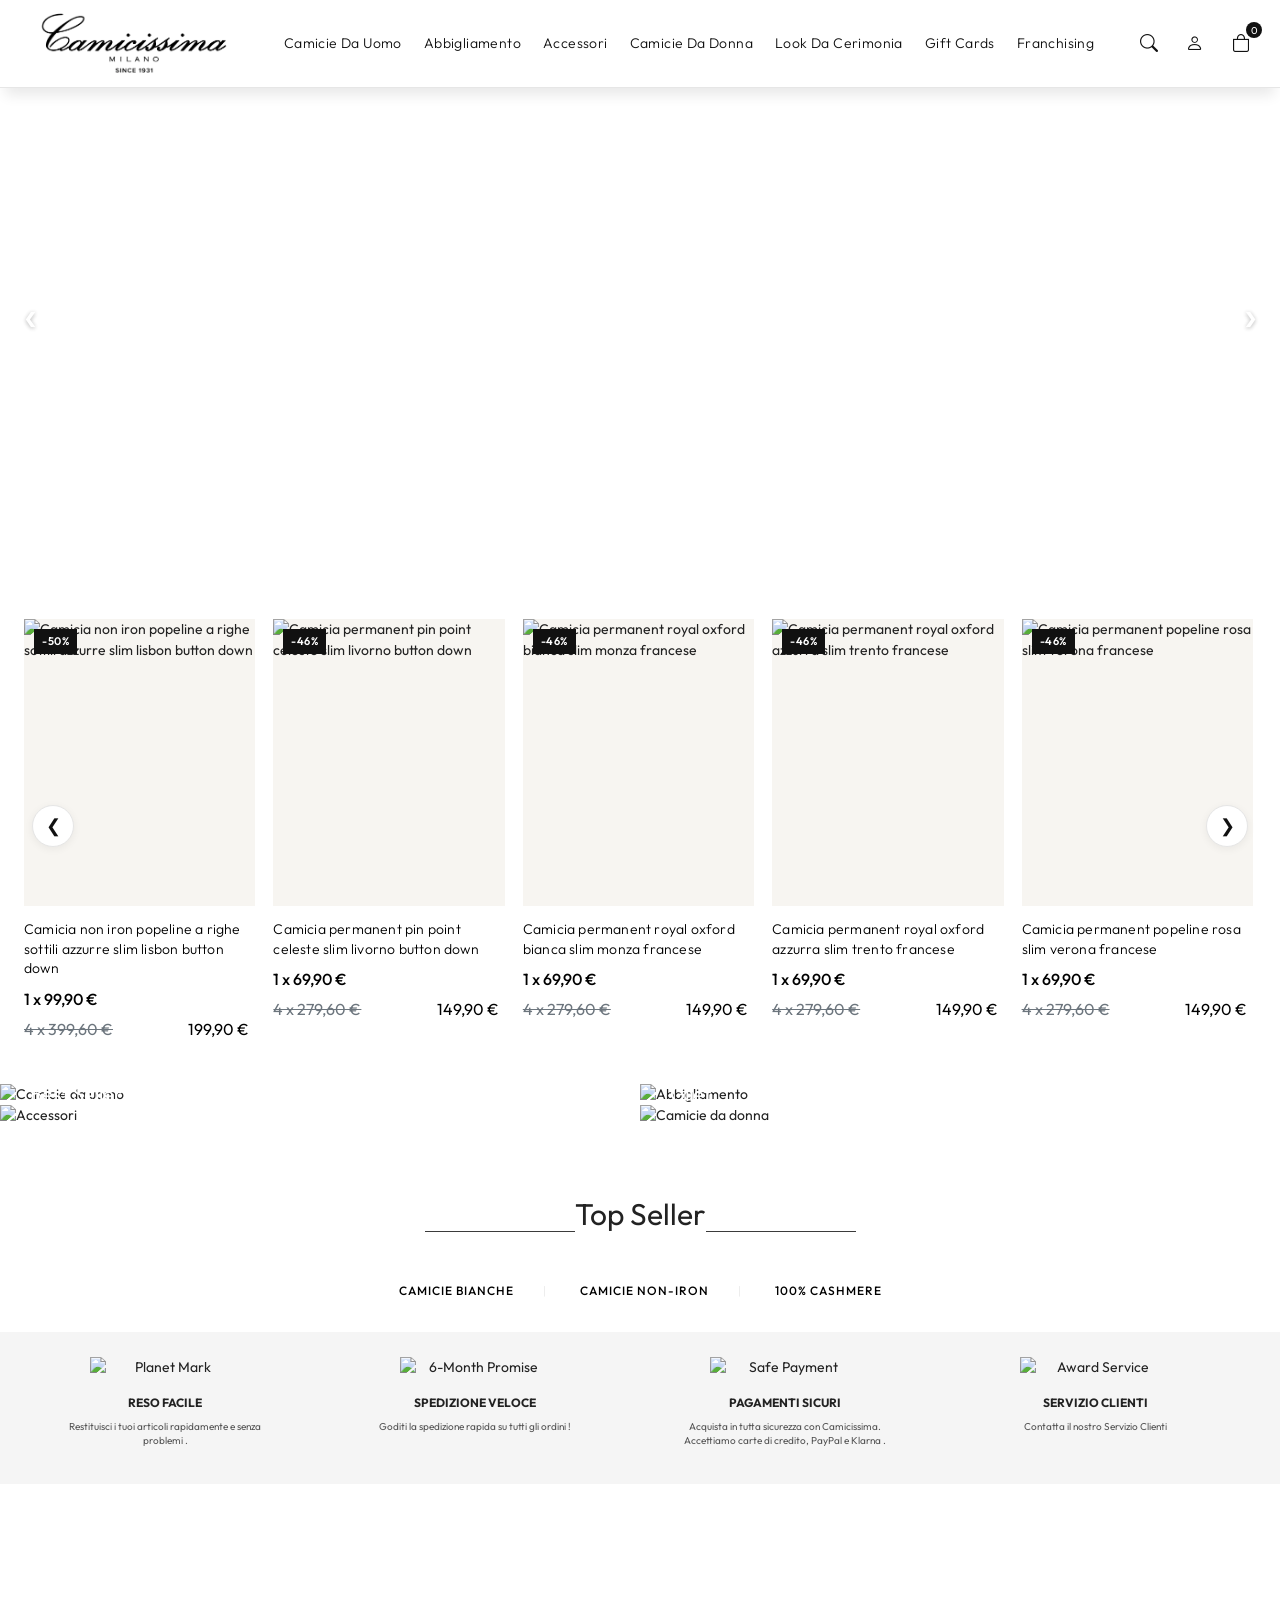
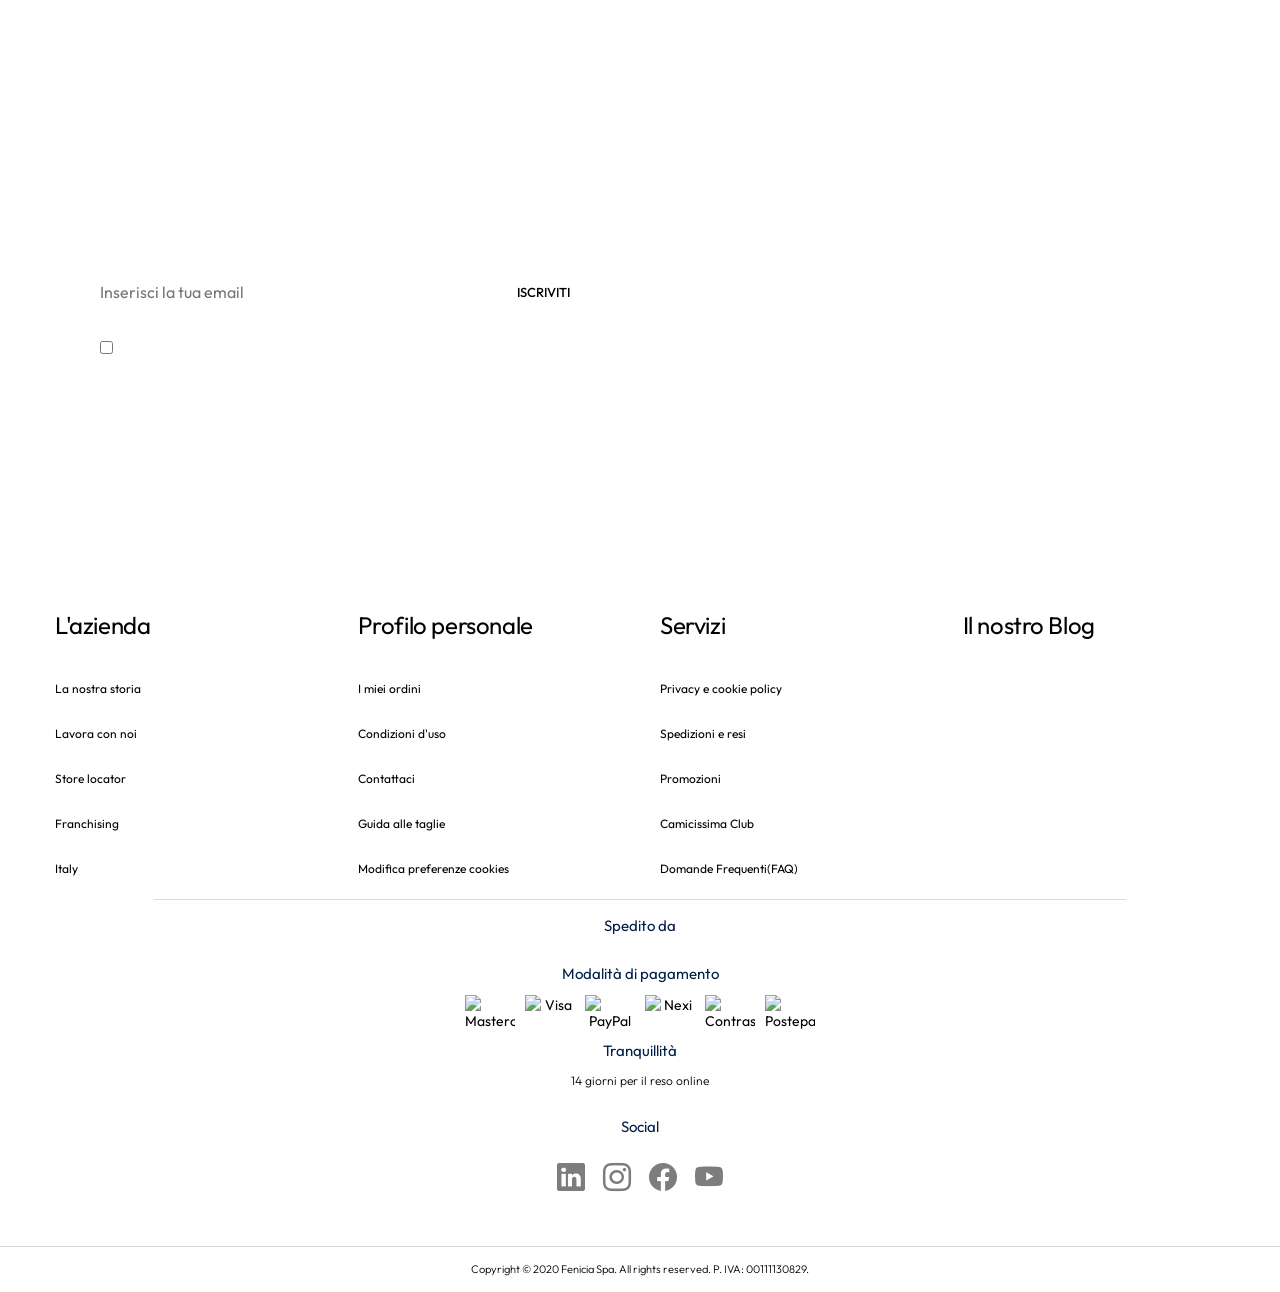
==== index.html @ b40378a3 "Update index.html" ====
<!doctype html>
<html lang="it">
  <head>
    <meta charset="UTF-8" />
    <meta name="viewport" content="width=device-width, initial-scale=1.0" />
    <title>Camicissima - Sito Ufficiale | Camicissima</title>
    <meta
      name="description"
      content="Acquista online le camicie della nuova collezione: non-iron, permanent, fancy, trendy, inoltre pantaloni, maglie e accessori"
    />

    <!-- Bootstrap 5 CSS -->
    <link
      href="https://cdn.jsdelivr.net/npm/bootstrap@5.3.3/dist/css/bootstrap.min.css"
      rel="stylesheet"
    />
    <!-- Bootstrap Icons -->
    <link
      rel="stylesheet"
      href="https://cdn.jsdelivr.net/npm/bootstrap-icons@1.11.3/font/bootstrap-icons.css"
    />
    <!-- Google Fonts: Pinyon Script (logo) + Inter (body) + Cormorant Garamond (headings) -->
    <link rel="preconnect" href="https://fonts.googleapis.com" />
    <link rel="preconnect" href="https://fonts.gstatic.com" crossorigin />
    <link
      href="https://fonts.googleapis.com/css2?family=Archivo:ital,wght@0,100..900;1,100..900&family=Outfit:wght@100..900&display=swap"
      rel="stylesheet"
    />
    <link rel="stylesheet" href="css/style.css" />
  </head>
  <body>
    <!-- Top utility bar -->
    <div class="top-bar text-center py-1">
      <small
        >Spedizione gratuita per ordini superiori a 99€ | Reso facile entro 30
        giorni</small
      >
    </div>

    <!-- Header -->
    <header class="site-header">
      <div class="container-fluid px-4">
        <div class="d-flex align-items-center justify-content-between py-1">
          <!-- Logo -->
          <a href="/" class="brand-logo">
            <img src="./images/CamicissimaLogo.webp" alt="" class="site-logo" />
          </a>

          <!-- Primary nav -->
          <nav class="primary-nav d-none d-lg-block">
            <ul class="nav">
              <li class="nav-item has-mega">
                <a
                  class="nav-link"
                  href="https://www.camicissima.it/camicieuomo"
                  data-mega="camicie-uomo"
                  >Camicie Da Uomo</a
                >
              </li>
              <li class="nav-item has-mega">
                <a
                  class="nav-link"
                  href="https://www.camicissima.it/abbigliamento"
                  data-mega="abbigliamento"
                  >Abbigliamento</a
                >
              </li>
              <li class="nav-item has-mega">
                <a
                  class="nav-link"
                  href="https://www.camicissima.it/accessori"
                  data-mega="accessori"
                  >Accessori</a
                >
              </li>
              <li class="nav-item has-mega">
                <a
                  class="nav-link"
                  href="https://www.camicissima.it/donna"
                  data-mega="camicie-donna"
                  >Camicie Da Donna</a
                >
              </li>
              <li class="nav-item">
                <a
                  class="nav-link"
                  href="https://www.camicissima.it/look-da-cerimonia"
                  >Look Da Cerimonia</a
                >
              </li>
              <li class="nav-item">
                <a class="nav-link" href="https://www.camicissima.it/gift-card"
                  >Gift Cards</a
                >
              </li>
              <li class="nav-item">
                <a
                  class="nav-link"
                  href="https://www.camicissima.it/franchising"
                  >Franchising</a
                >
              </li>
            </ul>
          </nav>

          <!-- Right icons -->
          <div class="header-icons d-flex align-items-center gap-3">
            <button class="icon-btn" aria-label="search">
              <i class="bi bi-search"></i>
            </button>
            <button
              class="icon-btn"
              aria-label="account"
              data-bs-toggle="modal"
              data-bs-target="#loginModal"
            >
              <i class="bi bi-person"></i>
            </button>
            <button class="icon-btn position-relative" aria-label="cart">
              <i class="bi bi-bag"></i>
              <span class="cart-badge">0</span>
            </button>
          </div>
        </div>
      </div>

      <!-- Mega menu panels -->
      <div class="mega-menu" id="megaMenu">
        <div class="container py-4">
          <div class="mega-panel" data-panel="camicie-uomo">
            <div class="row">
              <div class="col-md-6">
                <a href="#" class="mega-promo"
                  ><img
                    src="https://www.camicissima.it/media/catalog/category/900x670_Non-Iron_Trendy_1_10.jpg"
                    alt="camicie"
                /></a>
              </div>
              <div class="col-md-3">
                <div class="row">
                  <h6>Camicie</h6>
                  <ul>
                    <li>
                      <a
                        href="https://www.camicissima.it/camicieuomo/camicie/permanent"
                        >Permanent</a
                      >
                    </li>
                    <li>
                      <a
                        href="https://www.camicissima.it/camicieuomo/camicie/fancy"
                        >Fancy</a
                      >
                    </li>
                    <li>
                      <a
                        href="https://www.camicissima.it/camicieuomo/camicie/trendy"
                        >Trendy</a
                      >
                    </li>
                    <li>
                      <a
                        href="https://www.camicissima.it/camicieuomo/camicie/classic"
                        >Classic</a
                      >
                    </li>

                    <li class="has-arrow">
                      <a
                        href="https://www.camicissima.it/camicieuomo/camicie/non-iron"
                      >
                        Non Iron
                        <i class="bi bi-chevron-down"></i>
                      </a>
                    </li>

                    <li>
                      <a
                        href="https://www.camicissima.it/camicieuomo/camicie/lino"
                        >Lino</a
                      >
                    </li>
                    <li>
                      <a
                        href="https://www.camicissima.it/camicieuomo/camicie/punch"
                        >Punch</a
                      >
                    </li>
                    <li>
                      <a
                        href="https://www.camicissima.it/camicieuomo/camicie/performance"
                        >Performance</a
                      >
                    </li>
                  </ul>
                </div>

                <div class="row">
                  <h6>Collo</h6>
                  <ul>
                    <li>
                      <a
                        href="https://www.camicissima.it/camicieuomo/camicie/italiano"
                        >Italiano</a
                      >
                    </li>
                    <li>
                      <a
                        href="https://www.camicissima.it/camicieuomo/camicie/button-down"
                        >Button Down</a
                      >
                    </li>
                    <li>
                      <a
                        href="https://www.camicissima.it/camicieuomo/camicie/francese"
                        >Francese</a
                      >
                    </li>
                    <li>
                      <a
                        href="https://www.camicissima.it/camicieuomo/camicie/coreana"
                        >Coreana</a
                      >
                    </li>
                  </ul>
                </div>
              </div>
              <div class="col-md-3">
                <div class="row">
                  <h6>Shop by fit</h6>
                  <ul>
                    <li>
                      <a
                        href="https://www.camicissima.it/camicieuomo/slim-fit/xslim"
                        >Extra Slim Fitted</a
                      >
                    </li>
                    <li>
                      <a
                        href="https://www.camicissima.it/camicieuomo/slim-fit/slim"
                        >Slim Fit</a
                      >
                    </li>
                    <li>
                      <a
                        href="https://www.camicissima.it/camicieuomo/slim-fit/regular"
                        >Regular Fit</a
                      >
                    </li>
                  </ul>
                </div>

                <div class="row">
                  <h6>Pattern</h6>
                  <ul>
                    <li>
                      <a href="https://www.camicissima.it/camicieuomo/quadri"
                        >Quadri</a
                      >
                    </li>
                    <li>
                      <a href="https://www.camicissima.it/camicieuomo/righe"
                        >Righe</a
                      >
                    </li>
                    <li>
                      <a
                        href="https://www.camicissima.it/camicieuomo/tinta-unita"
                        >Tinta Unita</a
                      >
                    </li>
                    <li>
                      <a href="https://www.camicissima.it/camicieuomo/dobby"
                        >Dobby</a
                      >
                    </li>
                  </ul>
                </div>
                <div class="row">
                  <h6>Collore</h6>
                  <ul>
                    <li>
                      <a href="https://www.camicissima.it/camicieuomo/bianco"
                        >Bianca</a
                      >
                    </li>
                    <li>
                      <a href="https://www.camicissima.it/camicieuomo/nero"
                        >Nera</a
                      >
                    </li>
                    <li>
                      <a href="https://www.camicissima.it/camicieuomo/blu"
                        >Blu</a
                      >
                    </li>
                    <li>
                      <a href="https://www.camicissima.it/camicieuomo/azzuro"
                        >Azzurra</a
                      >
                    </li>
                  </ul>
                </div>
              </div>
            </div>
          </div>
          <div class="mega-panel" data-panel="abbigliamento">
            <div class="row mega-row">
              <!-- LEFT IMAGES -->
              <div class="col-md-6">
                <div class="mega-image-wrap">
                  <a href="#" class="mega-promo">
                    <img
                      src="https://www.camicissima.it/media/catalog/category/900x670_Polo_Pantaloni_10.jpg"
                      alt=""
                    />
                  </a>

                  <a href="#" class="mega-promo">
                    <img
                      src="https://www.camicissima.it/media/wysiwyg/bennu/global/960x960_abbigliam_2_.jpg"
                      alt=""
                    />

                    <span>Pantaloni</span>
                  </a>
                </div>
              </div>

              <!-- CENTER COLUMN -->
              <div class="col-md-3 mega-column-wrap">
                <!-- MAGLIONE -->
                <div class="mega-group">
                  <h6>Maglione Uomo</h6>

                  <ul>
                    <li class="has-arrow">
                      <a href="https://www.camicissima.it/maglieria/girocollo">
                        Maglione Girocollo
                        <i class="bi bi-chevron-down"></i>
                      </a>
                    </li>

                    <li>
                      <a href="https://www.camicissima.it/maglieria/scollo-v"
                        >Maglione Scollo A V</a
                      >
                    </li>
                    <li>
                      <a href="https://www.camicissima.it/maglieria/zip"
                        >Maglione Con Zip</a
                      >
                    </li>

                    <li class="new-badge-item">
                      <a href="https://www.camicissima.it/maglieria/collo-alto"
                        >Maglione Collo Alto</a
                      >

                      <span class="mega-badge">NEW</span>
                    </li>

                    <li>
                      <a href="https://www.camicissima.it/maglieria/cashmere"
                        >100% Cashmere</a
                      >
                    </li>
                  </ul>
                </div>

                <!-- POLO -->
                <div class="mega-group mt-space">
                  <h6>Polo</h6>

                  <ul>
                    <li>
                      <a href="https://www.camicissima.it/polo/basic"
                        >Polo Basic</a
                      >
                    </li>
                    <li>
                      <a href="https://www.camicissima.it/polo/maglia"
                        >Polo In Maglia</a
                      >
                    </li>
                    <li>
                      <a href="https://www.camicissima.it/polo/breathe"
                        >Polo Breathe</a
                      >
                    </li>
                  </ul>
                </div>
              </div>

              <!-- RIGHT COLUMN -->
              <div class="col-md-3 mega-column-wrap">
                <!-- PANTALONI -->
                <div class="mega-group">
                  <h6>Pantaloni</h6>

                  <ul>
                    <li class="has-arrow">
                      <a href="https://www.camicissima.it/pantaloni/bermuda">
                        Bermuda
                        <i class="bi bi-chevron-down"></i>
                      </a>
                    </li>

                    <li class="has-arrow">
                      <a href="https://www.camicissima.it/pantaloni/chinos">
                        Chinos
                        <i class="bi bi-chevron-down"></i>
                      </a>
                    </li>

                    <li>
                      <a href="https://www.camicissima.it/pantaloni/jeans"
                        >Jeans</a
                      >
                    </li>
                    <li>
                      <a href="https://www.camicissima.it/pantaloni/cargo"
                        >Cargo</a
                      >
                    </li>
                  </ul>
                </div>

                <!-- GILET -->
                <div class="mega-group mt-space">
                  <h6>Gilet</h6>

                  <ul>
                    <li>
                      <a href="https://www.camicissima.it/gilet"
                        >Gilet Sartoriale</a
                      >
                    </li>
                  </ul>
                </div>

                <!-- CAPISPALLA -->
                <div class="mega-group mt-space">
                  <h6>Capispalla Uomo</h6>

                  <ul>
                    <li>
                      <a href="https://www.camicissima.it/capispalla/bomber"
                        >Bomber</a
                      >
                    </li>
                    <li>
                      <a
                        href="https://www.camicissima.it/capispalla/giacche-e-blazer"
                        >Giacche E Blazer</a
                      >
                    </li>
                    <li>
                      <a
                        href="https://www.camicissima.it/capispalla/field-jacket"
                        >Field Jacket</a
                      >
                    </li>
                  </ul>
                </div>

                <!-- TSHIRT -->
                <div class="mega-group mt-space">
                  <h6>T-Shirt Breathe</h6>
                </div>
              </div>
            </div>
          </div>
          <div class="mega-panel accessori-panel" data-panel="accessori">
            <div class="row justify-content-center">
              <div class="col-md-6"></div>
              <div class="col-md-3">
                <div class="mega-group">
                  <h6>Cravatte</h6>

                  <ul>
                    <li>
                      <a
                        href="https://www.camicissima.it/accessori/cravatte/tinta-unita"
                        >Tinta Unita</a
                      >
                    </li>
                    <li>
                      <a
                        href="https://www.camicissima.it/accessori/cravatte/fantasia"
                        >Fantasia</a
                      >
                    </li>
                    <li>
                      <a
                        href="https://www.camicissima.it/accessori/cravatte/regimental"
                        >Regimental</a
                      >
                    </li>
                  </ul>
                </div>
              </div>
              <div class="col-md-3"></div>
            </div>
          </div>
          <div class="mega-panel donna-panel" data-panel="camicie-donna">
            <div class="row justify-content-center mega-row">
              <!-- COLUMN -->
              <div class="col-md-6"></div>
              <div class="col-md-3">
                <div class="mega-group">
                  <h6>
                    <a href="https://www.camicissima.it/donna/nara-camicie"
                      >Nara Camicie</a
                    >
                  </h6>
                </div>

                <div class="mega-group mt-space">
                  <h6>
                    <a href="https://www.camicissima.it/donna/permanent"
                      >Permanent Donna</a
                    >
                  </h6>
                </div>
              </div>

              <!-- COLUMN -->
              <div class="col-md-3">
                <div class="mega-group">
                  <h6>
                    <a
                      href="https://www.camicissima.it/donna/permanent-non-iron"
                      >Permanent Non Iron Donna</a
                    >
                  </h6>
                </div>

                <div class="mega-group mt-space">
                  <h6>
                    <a href="https://www.camicissima.it/donna/lino"
                      >Lino Donna</a
                    >
                  </h6>
                </div>
              </div>
            </div>
          </div>
        </div>
      </div>
    </header>

    <!-- RESPONSIVE HEADER -->
    <header class="mobile-header d-lg-none">
      <!-- TOP -->
      <div class="mobile-header-top">
        <!-- LEFT -->
        <div class="mobile-left-icons">
          <button class="mobile-icon-btn">
            <i class="bi bi-search"></i>
          </button>

          <button
            class="mobile-icon-btn"
            data-bs-toggle="modal"
            data-bs-target="#loginModal"
          >
            <i class="bi bi-person"></i>
          </button>
        </div>

        <!-- LOGO -->
        <a href="#" class="mobile-logo">
          <img src="./images/CamicissimaLogo.webp" alt="" />
        </a>

        <!-- RIGHT -->
        <div class="mobile-right-icons">
          <button class="mobile-icon-btn cart-btn">
            <i class="bi bi-bag"></i>

            <span class="cart-count">0</span>
          </button>

          <button class="mobile-icon-btn" id="mobileMenuBtn">
            <i class="bi bi-list"></i>
          </button>
        </div>
      </div>

      <!-- SCROLLABLE CATEGORY BUTTONS -->
      <div class="mobile-category-scroll">
        <a
          href="https://www.camicissima.it/camicieuomo"
          class="mobile-cat-btn active"
        >
          Camicie Da Uomo
        </a>

        <a
          href="https://www.camicissima.it/abbigliamento"
          class="mobile-cat-btn"
        >
          Abbigliamento
        </a>

        <a href="https://www.camicissima.it/accessori" class="mobile-cat-btn">
          Accessori
        </a>

        <a href="https://www.camicissima.it/donna" class="mobile-cat-btn">
          Camicie Da Donna
        </a>

        <a
          href="https://www.camicissima.it/look-da-cerimonia"
          class="mobile-cat-btn"
        >
          Look Da Cerimonia
        </a>

        <a href="https://www.camicissima.it/gift-card" class="mobile-cat-btn">
          Gift Cards
        </a>

        <a href="https://www.camicissima.it/franchising" class="mobile-cat-btn">
          Franchising
        </a>
      </div>
    </header>

    <!-- Hero Carousel -->
    <section class="hero-section" id="hero">
      <div
        id="heroCarousel"
        class="carousel slide hero-carousel"
        data-bs-ride="carousel"
        data-bs-interval="5000"
      >
        <div class="carousel-indicators">
          <button
            type="button"
            data-bs-target="#heroCarousel"
            data-bs-slide-to="0"
            class="active"
            aria-current="true"
          ></button>
          <button
            type="button"
            data-bs-target="#heroCarousel"
            data-bs-slide-to="1"
          ></button>
          <button
            type="button"
            data-bs-target="#heroCarousel"
            data-bs-slide-to="2"
          ></button>
        </div>
        <div class="carousel-inner">
          <div class="carousel-item active">
            <a href="#non-iron"
              ><img
                src="https://www.camicissima.it/media/wysiwyg/bennu/global/Non-Iron_1920x860_5.jpg"
                class="d-block w-100"
                alt="Non-Iron 1+1=4"
            /></a>
          </div>
          <div class="carousel-item">
            <a href="#fancy"
              ><img
                src="https://www.camicissima.it/media/wysiwyg/bennu/global/ITA_Focus_Fancy_1920x860.jpg"
                class="d-block w-100"
                alt="focus fancy"
            /></a>
          </div>
          <div class="carousel-item">
            <a href="#new-collection"
              ><img
                src="https://www.camicissima.it/media/wysiwyg/bennu/global/New_Collection_1920x860.jpg"
                class="d-block w-100"
                alt="New Collection SS26"
            /></a>
          </div>
        </div>
        <button
          class="carousel-control-prev"
          type="button"
          data-bs-target="#heroCarousel"
          data-bs-slide="prev"
        >
          <span class="hero-arrow">&#8249;</span>
        </button>
        <button
          class="carousel-control-next"
          type="button"
          data-bs-target="#heroCarousel"
          data-bs-slide="next"
        >
          <span class="hero-arrow">&#8250;</span>
        </button>
      </div>
    </section>

    <!-- Featured Products -->
    <section class="section-featured">
      <div class="container-fluid px-4">
        <!-- <div class="section-head text-center">
          <h2 class="section-title">Best Seller</h2>
          <p class="section-sub">Le camicie più amate della nuova collezione</p>
        </div> -->

        <div class="products-carousel position-relative">
          <button class="prod-arrow prev" id="prodPrev" aria-label="prev">
            &#10094;
          </button>
          <button class="prod-arrow next" id="prodNext" aria-label="next">
            &#10095;
          </button>
          <div class="products-track" id="productsTrack"></div>
        </div>
      </div>
    </section>

    <!-- Category Grid -->
    <section class="section-categories">
      <div class="container-fluid px-0">
        <div class="row g-3 mx-0">
          <div class="col-6 col-md-6 p-0 mt-0">
            <a href="https://www.camicissima.it/camicieuomo" class="cat-card">
              <img
                src="https://www.camicissima.it/media/wysiwyg/bennu/global/960x960_camicie.jpg"
                alt="Camicie da uomo"
              />
              <div class="cat-overlay">
                <div class="overlay-content">
                  <h2>Camicie da uomo</h2>
                  <ul>
                    <li>Camicie</li>
                    <li>Collo</li>
                    <li>Shop By Fit</li>
                    <li>Best Seller</li>
                  </ul>
                </div>
              </div>
            </a>
          </div>
          <div class="col-6 col-md-6 p-0 mt-0">
            <a href="https://www.camicissima.it/abbigliamento" class="cat-card">
              <img
                src="https://www.camicissima.it/media/wysiwyg/bennu/global/960x960_abbigliam_1_.jpg"
                alt="Abbigliamento"
              />
              <div class="cat-overlay">
                <div class="overlay-content">
                  <h2>Abbigliamento</h2>
                  <ul>
                    <li>Maglione Uomo</li>
                    <li>Polo</li>
                    <li>Pantaloni</li>
                    <li>Gilet</li>
                  </ul>
                </div>
              </div>
            </a>
          </div>
          <div class="col-12 col-md-6 p-0 mt-0">
            <a href="https://www.camicissima.it/storia" class="cat-card">
              <img
                src="https://www.camicissima.it/media/wysiwyg/bennu/global/960x960_storia.jpg"
                alt="Accessori"
              />
              <div class="cat-overlay cat-overlay-right">
                <div class="overlay-content overlay-right">
                  <h2>Storia</h2>
                  <ul>
                    <li>Privacy Policy</li>
                    <li>Franchising</li>
                  </ul>
                </div>
              </div>
            </a>
          </div>
          <div class="col-12 col-md-6 p-0 mt-0">
            <a
              href="https://www.camicissima.it/le-nostre-formule"
              class="cat-card"
            >
              <img
                src="https://www.camicissima.it/media/wysiwyg/bennu/global/960x960_multibuy_2_.jpg"
                alt="Camicie da donna"
              />
              <div class="cat-overlay cat-overlay-right">
                <div class="overlay-content overlay-right">
                  <h2>Le Nostre formule</h2>
                  <ul>
                    <li>Location Store</li>
                  </ul>
                </div>
              </div>
            </a>
          </div>
        </div>
      </div>
    </section>

    <!-- Top seller  -->
    <div class="container top-seller-sec">
      <h2 class="top-title">Top Seller</h2>
      <div class="row">
        <div class="col-md-4">
          <a
            href="https://www.camicissima.it/camicieuomo/bianco"
            class="top-btn"
            >CAMICIE BIANCHE</a
          >
        </div>
        <div class="col-md-4">
          <a
            href="https://www.camicissima.it/camicieuomo/camicie/non-iron"
            class="top-btn"
            >CAMICIE NON-IRON</a
          >
        </div>
        <div class="col-md-4">
          <a
            href="https://www.camicissima.it/maglieria/cashmere"
            class="top-btn"
            >100% CASHMERE</a
          >
        </div>
      </div>
    </div>
    <!-- Highlights sec -->
    <div class="wrapper-highlights">
      <div class="home-highlights owl-carousel owl-loaded owl-drag">
        <div class="owl-stage-outer">
          <div
            class="owl-stage"
            style="
              transform: translate3d(0px, 0px, 0px);
              transition: all;
              width: auto;
            "
          >
            <div
              class="owl-item active"
              style="width: 394.6px; margin-right: 20px"
            >
              <div class="highlight">
                <div class="highlight__icon">
                  <img
                    src="http://mcprod.camicissima.it/media/wysiwyg/bennu/icons/ENG_Reso_facile_f.png"
                    alt="Planet Mark"
                  />
                </div>
                <div class="highlight__title">Reso facile</div>
                <div class="highlight__text">
                  Restituisci i tuoi articoli rapidamente e senza problemi .<br />
                </div>
              </div>
            </div>
            <div
              class="owl-item active"
              style="width: 394.6px; margin-right: 20px"
            >
              <div class="highlight">
                <div class="highlight__icon">
                  <img
                    src="http://mcprod.camicissima.it/media/wysiwyg/bennu/icons/ENG_Spedizione_veloce_f.png"
                    alt="6-Month Promise"
                  />
                </div>
                <div class="highlight__title">Spedizione veloce</div>
                <div class="highlight__text">
                  Goditi la spedizione rapida su tutti gli ordini !<br />
                </div>
              </div>
            </div>
            <div
              class="owl-item active"
              style="width: 394.6px; margin-right: 20px"
            >
              <div class="highlight">
                <div class="highlight__icon">
                  <img
                    src="http://mcprod.camicissima.it/media/wysiwyg/bennu/icons/ENG_Pagamento_sicuro_f.png"
                    alt="Safe Payment"
                  />
                </div>
                <div class="highlight__title">Pagamenti sicuri</div>
                <div class="highlight__text">
                  Acquista in tutta sicurezza con Camicissima. Accettiamo carte
                  di credito, PayPal e Klarna .<br />
                </div>
              </div>
            </div>
            <div
              class="owl-item active"
              style="width: 394.6px; margin-right: 20px"
            >
              <div class="highlight">
                <div class="highlight__icon">
                  <img
                    src="http://mcprod.camicissima.it/media/wysiwyg/bennu/icons/ENG_Assistenza_clienti_f.png"
                    alt="Award Service"
                  />
                </div>
                <div class="highlight__title">Servizio clienti</div>
                <div class="highlight__text">
                  Contatta il nostro Servizio Clienti <br />
                </div>
              </div>
            </div>
          </div>
        </div>
      </div>
    </div>

    <!-- Newsletter Section -->

    <section class="newsletter-section">
      <div class="newsletter-overlay">
        <!-- LEFT CONTENT -->
        <div class="newsletter-content">
          <h2 class="newsletter-title">Welcome!</h2>

          <p class="newsletter-text">
            Iscriviti alla nostra newsletter per ricevere uno sconto di 5€ sul
            tuo prossimo acquisto e restare aggiornato su novità, informazioni,
            tendenze e promozioni.
          </p>

          <!-- FORM -->
          <form class="newsletter-form">
            <div class="newsletter-input-wrap">
              <input
                type="email"
                placeholder="Inserisci la tua email"
                class="newsletter-input"
              />

              <button type="submit" class="newsletter-btn">Iscriviti</button>
            </div>

            <!-- CHECKBOX -->
            <div class="newsletter-check-wrap">
              <input
                type="checkbox"
                id="newsletter-check"
                class="newsletter-check"
              />

              <label for="newsletter-check">
                Acconsento al trattamento dei miei dati personali ai fini dell'
                <a href="#">informativo-newsletter</a>
              </label>
            </div>
          </form>
        </div>
      </div>
    </section>

    <!-- Footer -->
    <footer class="site-footer">
      <div class="footer-top">
        <!-- COLUMN -->
        <div class="footer-column">
          <h3>L'azienda</h3>

          <ul>
            <li>
              <a href="https://www.camicissima.it/storia">La nostra storia</a>
            </li>
            <li>
              <a href="https://www.camicissima.it/lavora-con-noi"
                >Lavora con noi</a
              >
            </li>
            <li>
              <a href="https://www.camicissima.it/storelocator"
                >Store locator</a
              >
            </li>
            <li>
              <a href="https://www.camicissima.it/franchising">Franchising</a>
            </li>
            <li><a href="https://www.camicissima.it/">Italy</a></li>
          </ul>
        </div>

        <!-- COLUMN -->
        <div class="footer-column">
          <h3>Profilo personale</h3>

          <ul>
            <li>
              <a href="https://www.camicissima.it/sales/order/history/"
                >I miei ordini</a
              >
            </li>
            <li>
              <a href="https://www.camicissima.it/condizioni-d-uso"
                >Condizioni d'uso</a
              >
            </li>
            <li>
              <a href="https://www.camicissima.it/contatti">Contattaci</a>
            </li>
            <li>
              <a href="https://www.camicissima.it/guida-taglie"
                >Guida alle taglie</a
              >
            </li>
            <li><a href="#">Modifica preferenze cookies</a></li>
          </ul>
        </div>

        <!-- COLUMN -->
        <div class="footer-column">
          <h3>Servizi</h3>

          <ul>
            <li>
              <a
                href="https://www.camicissima.it/privacy-policy-cookie-restriction-mode"
                >Privacy e cookie policy</a
              >
            </li>
            <li>
              <a href="https://www.camicissima.it/spedizioni-e-resi"
                >Spedizioni e resi</a
              >
            </li>
            <li>
              <a href="https://www.camicissima.it/promozioni">Promozioni</a>
            </li>
            <li>
              <a href="https://www.camicissima.it/camicissima-club"
                >Camicissima Club</a
              >
            </li>
            <li>
              <a href="https://www.camicissima.it/faq"
                >Domande Frequenti(FAQ)</a
              >
            </li>
          </ul>
        </div>

        <!-- BLOG -->
        <div class="footer-blog">
          <h3>Il nostro Blog</h3>

          <div class="blog-logo">
            <a href="https://www.camicissima.it/blog">
              <img
                src="https://www.camicissima.it/media/wysiwyg/08_SCRITTA_FOOTER.jpg"
                alt=""
              />
            </a>
          </div>
        </div>
      </div>

      <!-- CENTER -->
      <div class="footer-center">
        <div class="footer-divider"></div>

        <div class="footer-shipping">
          <h4>Spedito da</h4>

          <img src="https://www.camicissima.it/media/wysiwyg/dhl.png" alt="" />
        </div>

        <div class="footer-payment">
          <h4>Modalità di pagamento</h4>

          <div class="payment-icons">
            <div class="pay-icon">
              <img
                src="https://www.camicissima.it/media/wysiwyg/Marstercard.png"
                alt="Mastercard"
                class="pay-com"
              />
            </div>

            <div class="pay-icon">
              <img
                src="https://www.camicissima.it/media/wysiwyg/Visa.png"
                alt="Visa"
                class="pay-com"
              />
            </div>

            <div class="pay-icon">
              <img
                src="https://www.camicissima.it/media/wysiwyg/PayPal.png"
                alt="PayPal"
                class="pay-com"
              />
            </div>

            <div class="pay-icon">
              <img
                src="https://www.camicissima.it/media/wysiwyg/nexilogo.png"
                alt="Nexi"
                class="pay-com"
              />
            </div>

            <div class="pay-icon">
              <img
                src="https://www.camicissima.it/media/wysiwyg/Contrassegno.png"
                alt="Contrassegno"
                class="pay-com"
              />
            </div>

            <div class="pay-icon">
              <img
                src="https://www.camicissima.it/media/wysiwyg/postepay.png"
                alt="Postepay"
                class="pay-com"
              />
            </div>
          </div>
        </div>

        <div class="footer-return">
          <h4>Tranquillità</h4>

          <p>14 giorni per il reso online</p>
        </div>

        <div class="footer-social">
          <h4>Social</h4>

          <div class="social-icons">
            <a href="https://www.linkedin.com/company/camicissima/"
              ><i class="bi bi-linkedin"></i
            ></a>
            <a href="https://www.instagram.com/camicissimaofficial/"
              ><i class="bi bi-instagram"></i
            ></a>
            <a href="https://www.facebook.com/CamicissimaOfficial/"
              ><i class="bi bi-facebook"></i
            ></a>
            <a href="https://www.youtube.com/user/CamicissimaChannel/"
              ><i class="bi bi-youtube"></i
            ></a>
          </div>
        </div>
      </div>

      <!-- BOTTOM -->
      <div class="footer-bottom">
        Copyright © 2020 Fenicia Spa. All rights reserved. P. IVA: 00111130829.
      </div>
    </footer>

    <!-- Login Modal -->
    <div class="modal fade" id="loginModal" tabindex="-1" aria-hidden="true">
      <div class="modal-dialog modal-dialog-centered">
        <div class="modal-content">
          <div class="modal-header border-0">
            <h5 class="modal-title">Accedi</h5>
            <button
              type="button"
              class="btn-close"
              data-bs-dismiss="modal"
              aria-label="Close"
            ></button>
          </div>
          <div class="modal-body">
            <p class="text-muted small">
              Clienti registrati - informazioni di accesso
            </p>
            <form
              onsubmit="
                event.preventDefault();
                alert('Demo: login effettuato');
              "
            >
              <div class="mb-3">
                <label class="form-label">Email</label
                ><input type="email" class="form-control" required />
              </div>
              <div class="mb-3">
                <label class="form-label">Password</label
                ><input type="password" class="form-control" required />
              </div>
              <a href="#" class="small d-block mb-3"
                >Hai dimenticato la password?</a
              >
              <button class="btn-cami w-100" type="submit">Login</button>
            </form>
            <hr />
            <p class="text-center small mb-2">Oppure accedi con</p>
            <div class="d-flex gap-2">
              <button class="btn btn-outline-dark flex-fill">
                <i class="bi bi-facebook me-2"></i>Facebook
              </button>
              <button class="btn btn-outline-dark flex-fill">
                <i class="bi bi-google me-2"></i>Google
              </button>
            </div>
            <p class="text-center small mt-3">
              Non hai un account? <a href="#">Registrati</a>
            </p>
          </div>
        </div>
      </div>
    </div>

    <!-- Mobile drawer -->
    <div class="mobile-drawer" id="mobileDrawer">
      <div
        class="drawer-head d-flex justify-content-between align-items-center"
      >
        <span class="brand-name small-logo"
          ><img src="./images/CamicissimaLogo.webp" alt=""
        /></span>
        <button class="icon-btn" id="closeDrawer" aria-label="close">
          <i class="bi bi-x-lg"></i>
        </button>
      </div>
      <ul class="drawer-nav">
        <li><a href="#camicie-uomo">Camicie Da Uomo</a></li>
        <li><a href="#abbigliamento">Abbigliamento</a></li>
        <li><a href="#accessori">Accessori</a></li>
        <li><a href="#camicie-donna">Camicie Da Donna</a></li>
        <li><a href="#cerimonia">Look Da Cerimonia</a></li>
        <li><a href="#giftcards">Gift Cards</a></li>
        <li><a href="#franchising">Franchising</a></li>
      </ul>
    </div>
    <div class="drawer-backdrop" id="drawerBackdrop"></div>

    <!-- Bootstrap JS bundle -->
    <script src="https://cdn.jsdelivr.net/npm/bootstrap@5.3.3/dist/js/bootstrap.bundle.min.js"></script>
    <script src="js/script.js"></script>
  </body>
</html>
---- css/style.css ----
/* ============================================
   Camicissima Clone - Static stylesheet
   ============================================ */

:root {
  --cami-black: #111111;
  --cami-dark: #1a1a1a;
  --cami-text: #222;
  --cami-muted: #7a7a7a;
  --cami-border: #e6e6e6;
  --cami-bg: #ffffff;
  --cami-accent: #a98341; /* warm gold */
  --cami-soft: #f7f5f1;
}

* {
  box-sizing: border-box;
}

html,
body {
  margin: 0;
  padding: 0;
  overflow-x: hidden;
  width: 100%;
}
body {
  font-family: "Outfit", "Archivo", sans-serif;
  color: var(--cami-text);
  background: #fff;
  font-size: 14px;
  line-height: 1.5;
}
a {
  color: inherit;
  text-decoration: none;
  transition: color 0.2s ease;
}
a:hover {
  color: var(--cami-accent);
}
img {
  max-width: 100%;
  display: block;
}
ul {
  list-style: none;
  padding: 0;
  margin: 0;
}
button {
  cursor: pointer;
}

/* ===== Top Bar ===== */
.top-bar {
  background: var(--cami-black);
  color: #fff;
  font-size: 12px;
  letter-spacing: 0.5px;
}

/* ===== Header ===== */
.site-header {
  position: fixed;
  top: 0;
  z-index: 100;
  width: 100%;
  background: #fff;
  border-bottom: 1px solid var(--cami-border);
  box-shadow: 0 0.8rem 0.8rem -0.3rem rgba(0, 0, 0, 0.09);
}

.brand-logo img.site-logo {
  max-width: 220px;
}
.brand-name {
  font-size: 42px;
  color: #111;
  font-weight: 400;
  letter-spacing: 1px;
}
.brand-sub {
  font-size: 10px;
  letter-spacing: 4px;
  color: #222;
  margin-top: -4px;
  padding-left: 18px;
}
.brand-sub .sep {
  margin: 0 6px;
}
.small-logo {
  font-size: 28px;
}

.primary-nav .nav {
  gap: 18px;
}
.primary-nav .nav-link {
  color: #111;
  font-size: 14px;
  font-weight: 300;
  text-transform: none;
  letter-spacing: 0.4px;
  padding: 8px 6px;
  position: relative;
}
.primary-nav .nav-link::after {
  content: "";
  position: absolute;
  left: 50%;
  bottom: 2px;
  width: 0;
  height: 1px;
  background: #111;
  transition:
    width 0.25s ease,
    left 0.25s ease;
}
.primary-nav .nav-link:hover::after {
  width: 100%;
  left: 0;
}

.header-icons .icon-btn {
  background: transparent;
  border: 0;
  padding: 6px;
  font-size: 18px;
  color: #111;
  transition:
    color 0.2s ease,
    transform 0.2s ease;
}
.header-icons .icon-btn:hover {
  color: var(--cami-accent);
  transform: translateY(-1px);
}
.cart-badge {
  position: absolute;
  top: -2px;
  right: -6px;
  background: #111;
  color: #fff;
  width: 16px;
  height: 16px;
  font-size: 10px;
  border-radius: 50%;
  display: flex;
  align-items: center;
  justify-content: center;
}

/* ===== Mega Menu ===== */
.mega-menu {
  position: absolute;
  left: 0;
  right: 0;
  top: 100%;
  background: #fff;
  border-top: 1px solid var(--cami-border);
  box-shadow: 0 12px 24px rgba(0, 0, 0, 0.06);
  display: none;
}
.mega-menu.open {
  display: block;
  animation: fadeDown 0.25s ease;
}
@keyframes fadeDown {
  from {
    opacity: 0;
    transform: translateY(-6px);
  }
  to {
    opacity: 1;
    transform: translateY(0);
  }
}
.mega-panel {
  display: none;
}
.mega-panel.active {
  display: block;
}
.mega-panel h6 {
  font-size: 15px;
  letter-spacing: 1.5px;
  text-transform: uppercase;
  font-weight: 600;
  margin-bottom: 14px;
  color: #111;
}
.mega-panel ul li:last-child {
  margin-bottom: 8px;
}
.mega-panel ul li a {
  font-size: 13px;
  color: #000;
  font-weight: 300;
}
.mega-panel ul li a:hover,
.footer-column ul li a:hover {
  text-decoration: underline;
  transition: text-decoration 0.2s;
}
.mega-promo img {
  width: 70%;
  transition: transform 0.4s ease;
}

/* ===== Hero ===== */
.hero-section {
  position: relative;
}
.hero-carousel .carousel-item img {
  width: 100%;
  height: auto;
  display: block;
  aspect-ratio: 1920/860;
  object-fit: cover;
}
.hero-carousel .carousel-control-prev,
.hero-carousel .carousel-control-next {
  width: 60px;
  opacity: 0.85;
}
.hero-arrow {
  font-size: 48px;
  color: #fff;
  text-shadow: 0 1px 4px rgba(0, 0, 0, 0.35);
  line-height: 1;
  display: inline-block;
}
.hero-carousel .carousel-indicators [data-bs-target] {
  width: 10px;
  height: 10px;
  border-radius: 50%;
  border: 1px solid #fff;
  background: transparent;
  opacity: 0.8;
  margin: 0 4px;
}
.hero-carousel .carousel-indicators .active {
  background: #fff;
}

/* ===== Sections ===== */
.section-featured,
.section-categories,
.section-story,
.section-formula,
.section-newsletter {
  padding: 20px 0;
}
.section-formula {
  padding: 32px 0;
}
.section-head {
  margin-bottom: 32px;
}
.section-title {
  font-size: 36px;
  font-weight: 500;
  letter-spacing: 3px;
  text-transform: uppercase;
  margin: 0 0 8px;
  color: #111;
}
.section-sub {
  color: var(--cami-muted);
  margin: 0;
  font-size: 14px;
}

/* ===== Products Carousel ===== */
.products-carousel {
  padding: 0;
}
.products-track {
  display: flex;
  gap: 18px;
  overflow-x: auto;
  scroll-behavior: smooth;
  scroll-snap-type: x mandatory;
  padding-bottom: 8px;
  scrollbar-width: none;
}
.products-track::-webkit-scrollbar {
  display: none;
}
.product-card {
  flex: 0 0 auto;
  width: calc(20% - 15px);
  min-width: 220px;
  scroll-snap-align: start;
  background: #fff;
  text-align: center;
  position: relative;
}
.product-img-wrap {
  position: relative;
  overflow: hidden;
  background: #f7f5f1;
  aspect-ratio: 450/558;
}
.product-img-wrap img {
  width: 100%;
  height: 100%;
  object-fit: cover;
  transition:
    transform 0.5s ease,
    opacity 0.3s ease;
}
.product-card:hover .product-img-wrap img {
  transform: scale(1.04);
}
.product-discount {
  position: absolute;
  top: 10px;
  left: 10px;
  background: #111;
  color: #fff;
  font-size: 11px;
  font-weight: 600;
  padding: 4px 8px;
  letter-spacing: 0.5px;
}
.product-name {
  font-size: 13px;
  color: #111;
  margin: 14px 8px 8px;
  min-height: 38px;
  line-height: 1.4;
  letter-spacing: 0.2px;
}
.product-price {
  font-size: 13px;
  line-height: 1.6;
}
.price-original {
  color: #999;
  margin-right: 6px;
}
.price-current {
  color: #c0392b;
  font-weight: 600;
}
.price-formula {
  display: block;
  color: var(--cami-muted);
  font-size: 16px;
}

.price-formula.strike {
  text-decoration: line-through;
}

.prod-arrow {
  position: absolute;
  top: 42%;
  width: 42px;
  height: 42px;
  border-radius: 50%;
  background: #fff;
  border: 1px solid var(--cami-border);
  font-size: 18px;
  line-height: 1;
  color: #111;
  display: flex;
  align-items: center;
  justify-content: center;
  z-index: 5;
  transition:
    background 0.2s ease,
    color 0.2s ease,
    transform 0.2s ease;
  box-shadow: 0 2px 8px rgba(0, 0, 0, 0.06);
}
.prod-arrow:hover {
  background: #111;
  color: #fff;
  transform: scale(1.05);
}
.prod-arrow.prev {
  left: 8px;
}
.prod-arrow.next {
  right: 8px;
}

/* ===== Category cards ===== */

/* Card Container */
.product-card {
  text-align: left;
  background-color: #fff;
  width: calc(20% - 15px); /* Adjust based on your grid */
}

/* Product Image Wrapper */
.product-img-wrap {
  background-color: #f7f5f1;
  display: block;
  width: 100%;
}

/* Product Name */
.product-name {
  text-align: left;
  font-size: 14px;
  font-weight: 300;
  color: #000;
  margin: 14px 0 8px 0;
  line-height: 1.4;
}

/* Price Container */
.product-price {
  text-align: left;
  padding: 0 0 10px 0;
}

/* Multi-buy Row 1 (e.g., 1 x 69,90 €) */
.price-row-primary {
  font-size: 16px;
  font-weight: 500;
  margin-bottom: 4px;
  color: #222;
}

/* Multi-buy Row 2 (Formula, Badge, and Original Price) */
.price-row-secondary {
  display: flex;
  align-items: center;
  gap: 8px;
  font-size: 14px;
  color: #222;
}

/* Discount Badge */
.discount-badge {
  background: #000;
  color: #fff;
  padding: 2px 8px;
  font-weight: bold;
  font-size: 12px;
  text-transform: uppercase;
}

/* Original Strikethrough Price */
.price-original {
  color: #999;
  margin-left: auto;
  font-size: 16px;
}

/* Card Container */
.cat-card {
  position: relative;
  display: block;
  overflow: hidden;
  text-decoration: none;
}

/* Overlay & Gradient */
.cat-overlay {
  position: absolute;
  top: 0;
  left: 0;
  width: 100%;
  height: 100%;
  background: linear-gradient(
    to top,
    rgba(0, 0, 0, 0.5) 0%,
    rgba(0, 0, 0, 0) 40%
  );
  display: flex;
  align-items: flex-end; /* Position content at the bottom */
  padding: 30px;
}

/* Content Container */
.overlay-content {
  color: #fff;
  text-align: left;
}

/* Category Title */
.overlay-content h2 {
  font-size: 37px;
  font-weight: 600;
  margin: 0 0 10px 0;
  color: #fff;
}

/* Sub-links List */
.overlay-content ul {
  list-style: none;
  padding: 0;
  margin: 0;
}

/* .overlay-content.overlay-right {
  left: auto;
  right: 30px;
  text-align: right;
} */

.cat-card:hover img {
  transform: scale(1.05);
  transition: all ease-in-out 0.3s;
}

.cat-overlay-right {
  justify-content: end;
}

.overlay-content li {
  font-size: 23px;
  font-weight: 400;
  line-height: 2;
  color: #fff;
}

/* ===== Top seller Section ===== */

/* Section Title with horizontal lines */
.top-seller-sec .top-title {
  display: flex;
  align-items: end;
  justify-content: center;
  white-space: nowrap;
  font-family: "Outfit", sans-serif;
  margin: 50px 0;
  font-size: 30px;
  font-weight: 400;
}

.top-seller-sec .top-title::before,
.top-seller-sec .top-title::after {
  content: "";
  flex: 1;
  height: 1px;
  background: #3b3b3b;
  max-width: 150px;
}

.top-seller-sec .top-title::before {
  margin-right: 0px;
}

.top-seller-sec .top-title::after {
  margin-left: 0px;
}

/* Categories row centering */
.top-seller-sec .row {
  justify-content: center;
  display: flex;
  align-items: center;
}

/* Category items styling and vertical separators */
.top-seller-sec .row .col-md-4 {
  width: auto;
  flex: 0 0 auto;
  padding: 0 20px;
  position: relative;
  font-size: 12px;
  letter-spacing: 1px;
  text-transform: uppercase;
  color: #000;
}

.top-seller-sec .row .col-md-4:not(:last-child)::after {
  content: "|";
  position: absolute;
  right: 0;
  top: 50%;
  transform: translateY(-50%);
  color: #cecece;
  font-weight: 100;
}

.top-btn {
  padding: 13px;
  font-weight: 500;
  transition:
    color 0.2s ease-out,
    background 0.2s ease-out,
    border-color 0.2s ease-out;
  border-radius: 4px;
}

.top-btn:hover {
  background: #404040;
  color: #ffffff;
}

.top-seller-sec {
  padding: 0rem 0rem 2rem;
}

/* ===== Highlights Section ===== */

.home-highlights {
  padding: 1.25rem;
  background-color: #f5f5f5;
}

.owl-stage,
.owl-stage .owl-item .highlight {
  display: flex;
  justify-content: center;
}

.owl-stage .owl-item .highlight {
  flex-direction: column;
  align-items: center;
  text-align: center;
  padding: 0.3rem 2.15rem 1rem 2.15rem;
}

/* .owl-stage .owl-item {
  width: auto;
} */

.wrapper-highlights div.highlight__icon img {
  width: 150px;
  height: auto;
  margin-bottom: 1rem;
  display: inline-block;
}

.wrapper-highlights div.highlight__title {
  font-weight: bold;
  font-size: 12px;
  margin-bottom: 0.5rem;
  text-transform: uppercase;
}

.wrapper-highlights div.highlight__text {
  color: #555;
  font-size: 10px;
  line-height: 1.4;
}

/* ===== Newsletter Section ===== */

.newsletter-content {
  padding: 305px 160px;
}

.newsletter-overlay {
  background: url("https://www.camicissima.it/media/wysiwyg/banner/welcome_desk_SS26.jpg");
  background-position: bottom right;
  background-repeat: no-repeat;
}

/* Container for the newsletter content */
.newsletter-content {
  color: white;
  display: flex;
  flex-direction: column;
  justify-content: center;
  padding-left: 10%;
  height: 100%;
  width: 100%;
}

/* Main title "Welcome!" */
.newsletter-title {
  color: white;
  font-size: 48px;
  margin-bottom: 20px;
  font-weight: 400;
}

/* Descriptive text */
.newsletter-text {
  color: white;
  max-width: 50%;
  line-height: 1.5;
  margin-bottom: 40px;
  font-size: 16px;
}

/* Form layout */
.newsletter-form {
  max-width: 500px;
  margin: 0;
}

/* Wrapper for input and button to create the underlined look */
.newsletter-input-wrap {
  display: flex;
  align-items: flex-end;
  gap: 0;
  margin-bottom: 20px;
  width: 100%;
  padding-bottom: 5px;
}

/* Email input field */
.newsletter-input-wrap input {
  background: transparent;
  border: none;
  border-bottom: 1px solid white;
  color: white;
  padding: 10px 0;
  flex-grow: 1;
  outline: none;
  font-size: 16px;
}

/* "Iscriviti" button */
.newsletter-input-wrap button {
  background: white;
  color: black;
  border: none;
  padding: 12px 30px;
  font-weight: 500;
  cursor: pointer;
  text-transform: uppercase;
  font-size: 13px;
  min-width: 100px;
}

/* Privacy checkbox wrapper */
.newsletter-check-wrap {
  color: white;
  font-size: 11px;
  display: flex;
  align-items: center;
  gap: 10px;
  margin-top: 15px;
}

.newsletter-check-wrap input {
  margin: 0;
  accent-color: black;
}

/* ===== Story Section ===== */
.section-story {
  background: var(--cami-soft);
}
.story-img {
  width: 100%;
  height: auto;
}
.eyebrow {
  display: inline-block;
  letter-spacing: 4px;
  text-transform: uppercase;
  font-size: 11px;
  color: var(--cami-accent);
  margin-bottom: 12px;
  font-weight: 600;
}
.story-title {
  font-size: 42px;
  font-weight: 500;
  margin-bottom: 18px;
  color: #111;
}
.story-text {
  color: #555;
  font-size: 15px;
  line-height: 1.7;
  margin-bottom: 24px;
}
.btn-cami {
  display: inline-block;
  background: #111;
  color: #fff;
  padding: 12px 28px;
  font-size: 12px;
  letter-spacing: 2px;
  text-transform: uppercase;
  border: 1px solid #111;
  border-radius: 0;
  transition:
    background 0.25s ease,
    color 0.25s ease;
}
.btn-cami:hover {
  background: #fff;
  color: #111;
}

/* ===== Footer ===== */
/* FOOTER */
.site-footer {
  background: #ffffff;
  width: 100%;
  color: #000;
}

/* TOP AREA */
.footer-top {
  display: grid;
  grid-template-columns: repeat(4, 1fr);

  gap: 80px;

  padding: 35px 55px 20px;
}

/* COLUMN TITLES */
.footer-column h3,
.footer-blog h3 {
  font-size: 24px;
  font-weight: 400;

  margin-bottom: 38px;

  letter-spacing: -0.4px;
}

/* LINKS */
.footer-column ul {
  list-style: none;
  padding: 0;
  margin: 0;
  display: flex;
  flex-direction: column;
  gap: 24px;
}

/* .footer-column ul li {
  margin-bottom: 34px;
} */

.footer-column ul li a {
  text-decoration: none;

  color: #000;

  font-size: 12px;
  font-weight: 400;

  transition: 0.2s ease;
}

.footer-column ul li a:hover {
  opacity: 0.7;
}

/* BLOG */
.footer-blog {
  display: flex;
  flex-direction: column;
}

.blog-logo {
  height: auto;
  max-width: 240px;

  margin-top: 28px;
}

/* CENTER */
.footer-center {
  width: 100%;
  text-align: center;

  padding-bottom: 48px;
}

/* DIVIDER */
.footer-divider {
  width: 76%;
  height: 0.5px;

  background: #dcdcdc;

  margin: 0 auto 18px;
}

/* CENTER TITLES */
.footer-center h4 {
  font-size: 15px;
  font-weight: 400;
  color: #001f49;
  margin-bottom: 12px;
}

/* SHIPPING */
.footer-shipping {
  margin-bottom: 18px;
  display: flex;
  flex-direction: column;
  align-items: center;
}

/* .footer-shipping img {
  width: 165px;
} */

/* PAYMENT */
.footer-payment {
  margin-bottom: 10px;
}

.payment-icons {
  display: flex;
  justify-content: center;
  gap: 10px;
}

.payment-icons img {
  width: 50px;
  max-width: 100%;
}

/* RETURN */
.footer-return {
  margin-bottom: 28px;
}

.footer-return p {
  font-size: 12px;
  font-weight: 300;
}

/* SOCIAL */
.footer-social h4 {
  margin-bottom: 20px;
}

.social-icons {
  display: flex;
  justify-content: center;
  gap: 18px;
}

.social-icons a {
  color: #7d7d7d;
  font-size: 28px;

  transition: 0.2s ease;
}

.social-icons a:hover {
  opacity: 0.7;
}

/* BOTTOM */
.footer-bottom {
  border-top: 1px solid #d8d8d8;

  text-align: center;

  padding: 14px 20px;

  font-size: 11px;
  font-weight: 300;
}

/* mobile header */

.mobile-header {
  width: 100%;
  background: #fff;

  border-bottom: 1px solid #ececec;

  position: relative;
  z-index: 999;
}

/* TOP BAR */
.mobile-header-top {
  height: 84px;

  display: flex;
  align-items: center;
  justify-content: space-between;

  padding: 0 14px;
}

/* LEFT + RIGHT */
.mobile-left-icons,
.mobile-right-icons {
  display: flex;
  align-items: center;
  gap: 12px;
}

/* ICON BUTTON */
.mobile-icon-btn {
  width: auto;
  height: auto;

  border: none;
  background: transparent;

  padding: 0;

  display: flex;
  align-items: center;
  justify-content: center;

  color: #000;

  position: relative;

  cursor: pointer;
}

.mobile-icon-btn i {
  font-size: 29px;
  line-height: 1;
}

/* LOGO */
.mobile-logo {
  display: flex;
  align-items: center;
  justify-content: center;
}

.mobile-logo img {
  width: 210px;
  max-width: 100%;

  display: block;
}

/* CART */
.cart-btn {
  position: relative;
}

.cart-count {
  position: absolute;

  top: -5px;
  right: -8px;

  width: 17px;
  height: 17px;

  border-radius: 50%;

  background: #000;
  color: #fff;

  font-size: 10px;
  font-weight: 500;

  display: flex;
  align-items: center;
  justify-content: center;
}

/* SCROLL BUTTON AREA */
.mobile-category-scroll {
  display: flex;
  align-items: center;

  gap: 10px;

  overflow-x: auto;
  overflow-y: hidden;

  padding: 14px 14px 16px;

  scrollbar-width: none;

  border-top: 1px solid #f2f2f2;
}

.mobile-category-scroll::-webkit-scrollbar {
  display: none;
}

/* CATEGORY BUTTON */
.mobile-cat-btn {
  flex: 0 0 auto;

  height: 44px;

  padding: 0 22px;

  border: 1px solid #d9d9d9;
  border-radius: 999px;

  background: #fff;

  display: flex;
  align-items: center;
  justify-content: center;

  text-decoration: none;

  color: #000;

  font-size: 16px;
  font-weight: 500;

  letter-spacing: 0;

  white-space: nowrap;

  transition: 0.2s ease;
}

/* ACTIVE */
/* .mobile-cat-btn.active {
  background: #000;
  color: #fff;
  border-color: #000;
} */

/* ===== Login Modal ===== */
.modal-content {
  border-radius: 0;
  border: 0;
}
.modal-title {
  font-size: 24px;
  letter-spacing: 2px;
  text-transform: uppercase;
}
.form-control {
  border-radius: 0;
  padding: 12px 14px;
}
.form-control:focus {
  border-color: #111;
  box-shadow: none;
}
.btn-outline-dark {
  border-radius: 0;
  padding: 10px;
}

/* ===== Mobile drawer ===== */

/* ===== Mobile drawer ===== */
.mobile-drawer {
  position: fixed;
  top: 0;
  left: -100%;

  width: 100%;
  max-width: 500px;
  height: 100vh;

  background: #fff;

  z-index: 1200;

  overflow-y: auto;

  transition: left 0.32s cubic-bezier(0.77, 0, 0.18, 1);

  box-shadow: none;

  padding: 0;
}

.mobile-drawer.open {
  left: 0;
}

.drawer-backdrop {
  position: fixed;
  inset: 0;

  background: rgba(0, 0, 0, 0.18);

  z-index: 1190;

  opacity: 0;
  visibility: hidden;

  transition: 0.25s ease;
}

.drawer-backdrop.open {
  opacity: 1;
  visibility: visible;
}

.drawer-head {
  height: 84px;

  display: flex;
  align-items: center;
  justify-content: space-between;

  padding: 0 18px;

  border-bottom: 1px solid #e9e9e9;

  margin-bottom: 0;
}

.drawer-head .small-logo {
  display: flex;
  align-items: center;
}

.drawer-head .small-logo img {
  width: 180px;
  display: block;
}

#closeDrawer {
  width: 40px;
  height: 40px;

  border: none;
  background: transparent;

  display: flex;
  align-items: center;
  justify-content: center;

  color: #111;

  padding: 0;
}

#closeDrawer i {
  font-size: 20px;
  line-height: 1;
}

.drawer-nav {
  width: 100%;
  padding: 15px;
}

.drawer-nav li {
  position: relative;

  border-bottom: 1px solid #e8e8e8;
}

.drawer-nav li a {
  height: 84px;

  display: flex;
  align-items: center;
  justify-content: space-between;

  padding: 0 24px;

  color: #222;

  font-size: 15px;
  font-weight: 400;

  letter-spacing: 0;

  text-transform: uppercase;

  transition: 0.2s ease;
}

.drawer-nav li a::after {
  content: "›";

  font-size: 28px;
  font-weight: 300;

  color: #222;

  line-height: 1;

  margin-top: -2px;
}

.drawer-nav li a:hover {
  background: #fafafa;
  color: #111;
}

/* ===== Tablet ===== */
@media (max-width: 992px) {
  .mobile-drawer {
    max-width: 460px;
  }

  .drawer-head {
    height: 80px;
  }

  .drawer-head .small-logo img {
    width: 170px;
  }

  .drawer-nav li a {
    height: 76px;

    font-size: 14px;

    padding: 0 22px;
  }
}

/* ===== Mobile ===== */
@media (max-width: 768px) {
  .mobile-drawer {
    max-width: 100%;
  }

  .drawer-head {
    height: 74px;

    padding: 0 16px;
  }

  .drawer-head .small-logo img {
    width: 160px;
  }

  #closeDrawer i {
    font-size: 18px;
  }

  .drawer-nav li a {
    height: 72px;

    padding: 0 20px;

    font-size: 14px;
  }

  .drawer-nav li a::after {
    font-size: 26px;
  }
}

/* ===== Small Mobile ===== */
@media (max-width: 576px) {
  .drawer-head {
    height: 68px;

    padding: 0 14px;
  }

  .drawer-head .small-logo img {
    width: 148px;
  }

  .drawer-nav li a {
    height: 64px;

    padding: 0 20px;

    font-size: 13px;
  }

  .drawer-nav li a::after {
    font-size: 24px;
  }
}

/* =========================================================
   RESPONSIVE
   ========================================================= */

/* ---------- LARGE DEVICES ---------- */
@media (max-width: 1400px) {
  .footer-top {
    gap: 40px;
  }

  .blog-logo {
    font-size: 52px;
  }

  .primary-nav .nav {
    gap: 10px;
  }

  .newsletter-content {
    padding: 220px 100px;
  }

  .newsletter-text {
    max-width: 62%;
  }

  .overlay-content h2 {
    font-size: 32px;
  }

  .overlay-content li {
    font-size: 20px;
  }
}

/* ---------- LAPTOP ---------- */
@media (max-width: 1200px) {
  .primary-nav .nav {
    gap: 8px;
  }

  .primary-nav .nav-link {
    font-size: 12px;
    padding: 8px 4px;
  }

  .container-fluid.px-4 {
    padding-left: 20px !important;
    padding-right: 20px !important;
  }

  .brand-logo img.site-logo {
    max-width: 180px;
  }

  .mega-menu .container {
    max-width: 100%;
  }

  .mega-panel h6 {
    font-size: 14px;
  }

  .mega-panel ul li a {
    font-size: 12px;
  }

  .product-card {
    width: calc(25% - 14px);
  }

  .newsletter-content {
    padding: 180px 80px;
  }

  .newsletter-title {
    font-size: 42px;
  }

  .newsletter-text {
    max-width: 72%;
    font-size: 15px;
  }

  .overlay-content h2 {
    font-size: 28px;
  }

  .overlay-content li {
    font-size: 18px;
    line-height: 1.8;
  }

  .top-seller-sec .top-title {
    font-size: 28px;
  }
}

/* ---------- TABLET ---------- */
@media (max-width: 992px) {
  .brand-name {
    font-size: 32px;
  }

  .brand-sub {
    font-size: 9px;
    letter-spacing: 3px;
    padding-left: 10px;
  }

  .footer-top {
    grid-template-columns: 1fr 1fr;
  }

  .site-header {
    position: sticky;
    display: none;
  }

  .container-fluid.px-4 {
    padding-left: 16px !important;
    padding-right: 16px !important;
  }

  .brand-logo img.site-logo {
    max-width: 160px;
  }

  .header-icons {
    gap: 10px !important;
  }

  .header-icons .icon-btn {
    font-size: 17px;
    padding: 4px;
  }

  .mega-menu {
    display: none !important;
  }

  .hero-carousel .carousel-item img {
    aspect-ratio: 900/900;
    object-position: center;
  }

  .hero-arrow {
    font-size: 36px;
  }

  .section-featured,
  .section-categories,
  .section-story,
  .section-newsletter {
    padding: 40px 0;
  }

  .section-title,
  .story-title,
  .nl-title {
    font-size: 26px;
    letter-spacing: 2px;
  }

  .product-card {
    width: calc(50% - 10px);
    min-width: 260px;
  }

  .products-carousel {
    padding: 0 12px;
  }

  .products-track {
    gap: 14px;
  }

  .prod-arrow {
    display: none;
  }

  .cat-overlay {
    padding: 22px;
  }

  .overlay-content h2 {
    font-size: 24px;
  }

  .overlay-content li {
    font-size: 16px;
    line-height: 1.6;
  }

  .top-seller-sec {
    padding-bottom: 1rem;
  }

  .top-seller-sec .top-title {
    margin: 35px 0;
    font-size: 24px;
  }

  .top-seller-sec .row {
    gap: 10px;
  }

  .top-seller-sec .row .col-md-4 {
    padding: 0 12px;
  }

  .wrapper-highlights .owl-stage {
    flex-wrap: wrap;
    justify-content: center;
  }

  .owl-stage .owl-item {
    width: 50% !important;
    margin-right: 0 !important;
  }

  .newsletter-overlay {
    background-position: center right;
    background-size: cover;
  }

  .newsletter-content {
    padding: 120px 50px;
  }

  .newsletter-title {
    font-size: 36px;
  }

  .newsletter-text {
    max-width: 90%;
    font-size: 15px;
    margin-bottom: 28px;
  }

  .newsletter-form {
    max-width: 100%;
  }

  .story-title {
    font-size: 32px;
  }

  .story-text {
    font-size: 14px;
  }

  .footer-top {
    gap: 50px;
    padding: 45px 35px 20px;
  }

  .footer-column h3,
  .footer-blog h3 {
    font-size: 22px;
    margin-bottom: 24px;
  }

  .footer-column ul {
    gap: 18px;
  }

  .payment-icons {
    flex-wrap: wrap;
    row-gap: 14px;
  }

  .payment-icons img {
    width: 44px;
  }

  .mobile-header-top {
    height: 78px;
  }

  .mobile-logo img {
    width: 185px;
  }

  .mobile-icon-btn i {
    font-size: 26px;
  }

  .mobile-cat-btn {
    height: 42px;

    padding: 0 20px;

    font-size: 15px;
  }
}

/* ---------- MOBILE ---------- */
@media (max-width: 768px) {
  .footer-top {
    grid-template-columns: 1fr;
    padding: 40px 24px;
  }

  .footer-column h3,
  .footer-blog h3 {
    margin-bottom: 24px;
  }

  .footer-column ul li {
    margin-bottom: 18px;
  }

  .blog-logo {
    font-size: 42px;
  }

  .payment-icons img {
    width: 320px;
  }

  .social-icons a {
    font-size: 28px;
  }

  .top-bar {
    font-size: 10px;
    padding-left: 10px;
    padding-right: 10px;
  }

  .site-header {
    box-shadow: 0 0.4rem 0.6rem -0.3rem rgba(0, 0, 0, 0.08);
  }

  .brand-logo img.site-logo {
    max-width: 135px;
  }

  .header-icons {
    gap: 6px !important;
  }

  .header-icons .icon-btn {
    font-size: 16px;
  }

  .mobile-drawer {
    width: 70%;
    height: 100%;
  }

  .drawer-nav li a {
    font-size: 13px;
    padding: 12px 4px;
  }

  .hero-carousel .carousel-item img {
    aspect-ratio: 1/1.2;
  }

  .hero-carousel .carousel-control-prev,
  .hero-carousel .carousel-control-next {
    width: 42px;
  }

  .hero-arrow {
    font-size: 28px;
  }

  .hero-carousel .carousel-indicators {
    margin-bottom: 10px;
  }

  .section-featured,
  .section-categories,
  .section-story,
  .section-newsletter {
    padding: 28px 0;
  }

  .products-carousel {
    padding: 0 10px;
  }

  .products-track {
    gap: 10px;
  }

  .product-card {
    width: 78%;
    min-width: 220px;
  }

  .product-name {
    font-size: 13px;
  }

  .price-row-primary,
  .price-original {
    font-size: 14px;
  }

  .price-row-secondary {
    font-size: 12px;
  }

  .discount-badge {
    font-size: 10px;
  }

  .section-title {
    font-size: 24px;
    letter-spacing: 1px;
  }

  .row.g-3.mx-0 > div {
    width: 100%;
  }

  .cat-card img {
    min-height: 440px;
    object-fit: cover;
  }

  .cat-overlay {
    padding: 20px;
  }

  .overlay-content h2 {
    font-size: 28px;
  }

  .overlay-content li {
    font-size: 18px;
    line-height: 1.7;
  }

  .top-seller-sec .top-title {
    font-size: 22px;
    margin: 26px 0;
  }

  .top-seller-sec .top-title::before,
  .top-seller-sec .top-title::after {
    max-width: 60px;
  }

  .top-seller-sec .row {
    flex-direction: column;
    gap: 6px;
  }

  .top-seller-sec .row .col-md-4 {
    width: 100%;
    text-align: center;
  }

  .top-seller-sec .row .col-md-4::after {
    display: none;
  }

  .top-btn {
    display: block;
    width: 100%;
    padding: 12px;
  }

  .owl-stage .owl-item {
    width: 100% !important;
  }

  .owl-stage .owl-item .highlight {
    padding: 0.3rem 1rem 1rem;
  }

  .wrapper-highlights div.highlight__icon img {
    width: 120px;
  }

  .newsletter-overlay {
    background-position: 68% center;
  }

  .newsletter-content {
    padding: 90px 22px;
  }

  .newsletter-title {
    font-size: 34px;
    margin-bottom: 16px;
  }

  .newsletter-text {
    max-width: 100%;
    font-size: 14px;
    line-height: 1.6;
    margin-bottom: 22px;
  }

  .newsletter-input-wrap {
    flex-direction: column;
    align-items: stretch;
    gap: 12px;
    padding-bottom: 0;
  }

  .newsletter-input-wrap input {
    width: 100%;
    font-size: 14px;
  }

  .newsletter-input-wrap button {
    width: 100%;
    min-width: 100%;
    height: 48px;
  }

  .newsletter-check-wrap {
    align-items: flex-start;
    gap: 8px;
    font-size: 10px;
    line-height: 1.5;
  }

  .story-title {
    font-size: 28px;
    margin-top: 20px;
  }

  .story-text {
    font-size: 14px;
    line-height: 1.7;
  }

  .btn-cami {
    width: 100%;
    text-align: center;
  }

  .footer-top {
    gap: 34px;
    padding: 38px 22px 18px;
  }

  .footer-column h3,
  .footer-blog h3 {
    font-size: 20px;
    margin-bottom: 18px;
  }

  .footer-column ul {
    gap: 14px;
  }

  .footer-column ul li a {
    font-size: 13px;
  }

  .footer-divider {
    width: 90%;
  }

  .footer-center {
    padding: 0 20px 34px;
  }

  .footer-center h4 {
    font-size: 14px;
  }

  .payment-icons {
    gap: 12px;
  }

  .payment-icons img {
    width: 42px;
  }

  .social-icons {
    gap: 16px;
  }

  .social-icons a {
    font-size: 24px;
  }

  .footer-bottom {
    font-size: 10px;
    line-height: 1.6;
    padding: 12px 14px;
  }

  .mobile-header-top {
    height: 74px;

    padding: 0 12px;
  }

  .mobile-left-icons,
  .mobile-right-icons {
    gap: 10px;
  }

  .mobile-logo img {
    width: 170px;
  }

  .mobile-icon-btn i {
    font-size: 24px;
  }

  .mobile-category-scroll {
    gap: 8px;

    padding: 12px 12px 14px;
  }

  .mobile-cat-btn {
    height: 40px;

    padding: 0 18px;

    font-size: 14px;
  }
}

/* ---------- SMALL MOBILE ---------- */
@media (max-width: 576px) {
  .brand-name {
    font-size: 26px;
  }

  .brand-sub {
    display: none;
  }

  .nl-form {
    flex-direction: column;
    gap: 8px;
  }

  .nl-form input {
    border-right: 1px solid #ddd;
  }

  .brand-logo img.site-logo {
    max-width: 118px;
  }

  .hero-carousel .carousel-item img {
    aspect-ratio: 1/1.35;
  }

  .product-card {
    width: 86%;
    min-width: 200px;
  }

  .overlay-content h2 {
    font-size: 24px;
  }

  .overlay-content li {
    font-size: 16px;
  }

  .newsletter-content {
    padding: 70px 18px;
  }

  .newsletter-title {
    font-size: 30px;
  }

  .newsletter-input-wrap button {
    font-size: 12px;
    letter-spacing: 0.5px;
  }

  .footer-top {
    padding-left: 18px;
    padding-right: 18px;
  }

  .mobile-header-top {
    height: 68px;

    padding: 0 10px;
  }

  .mobile-logo img {
    width: 155px;
  }

  .mobile-icon-btn i {
    font-size: 22px;
  }

  .cart-count {
    width: 15px;
    height: 15px;

    font-size: 9px;
  }

  .mobile-category-scroll {
    padding: 10px 10px 12px;
  }

  .mobile-cat-btn {
    height: 38px;

    padding: 0 16px;

    font-size: 13px;
  }
}
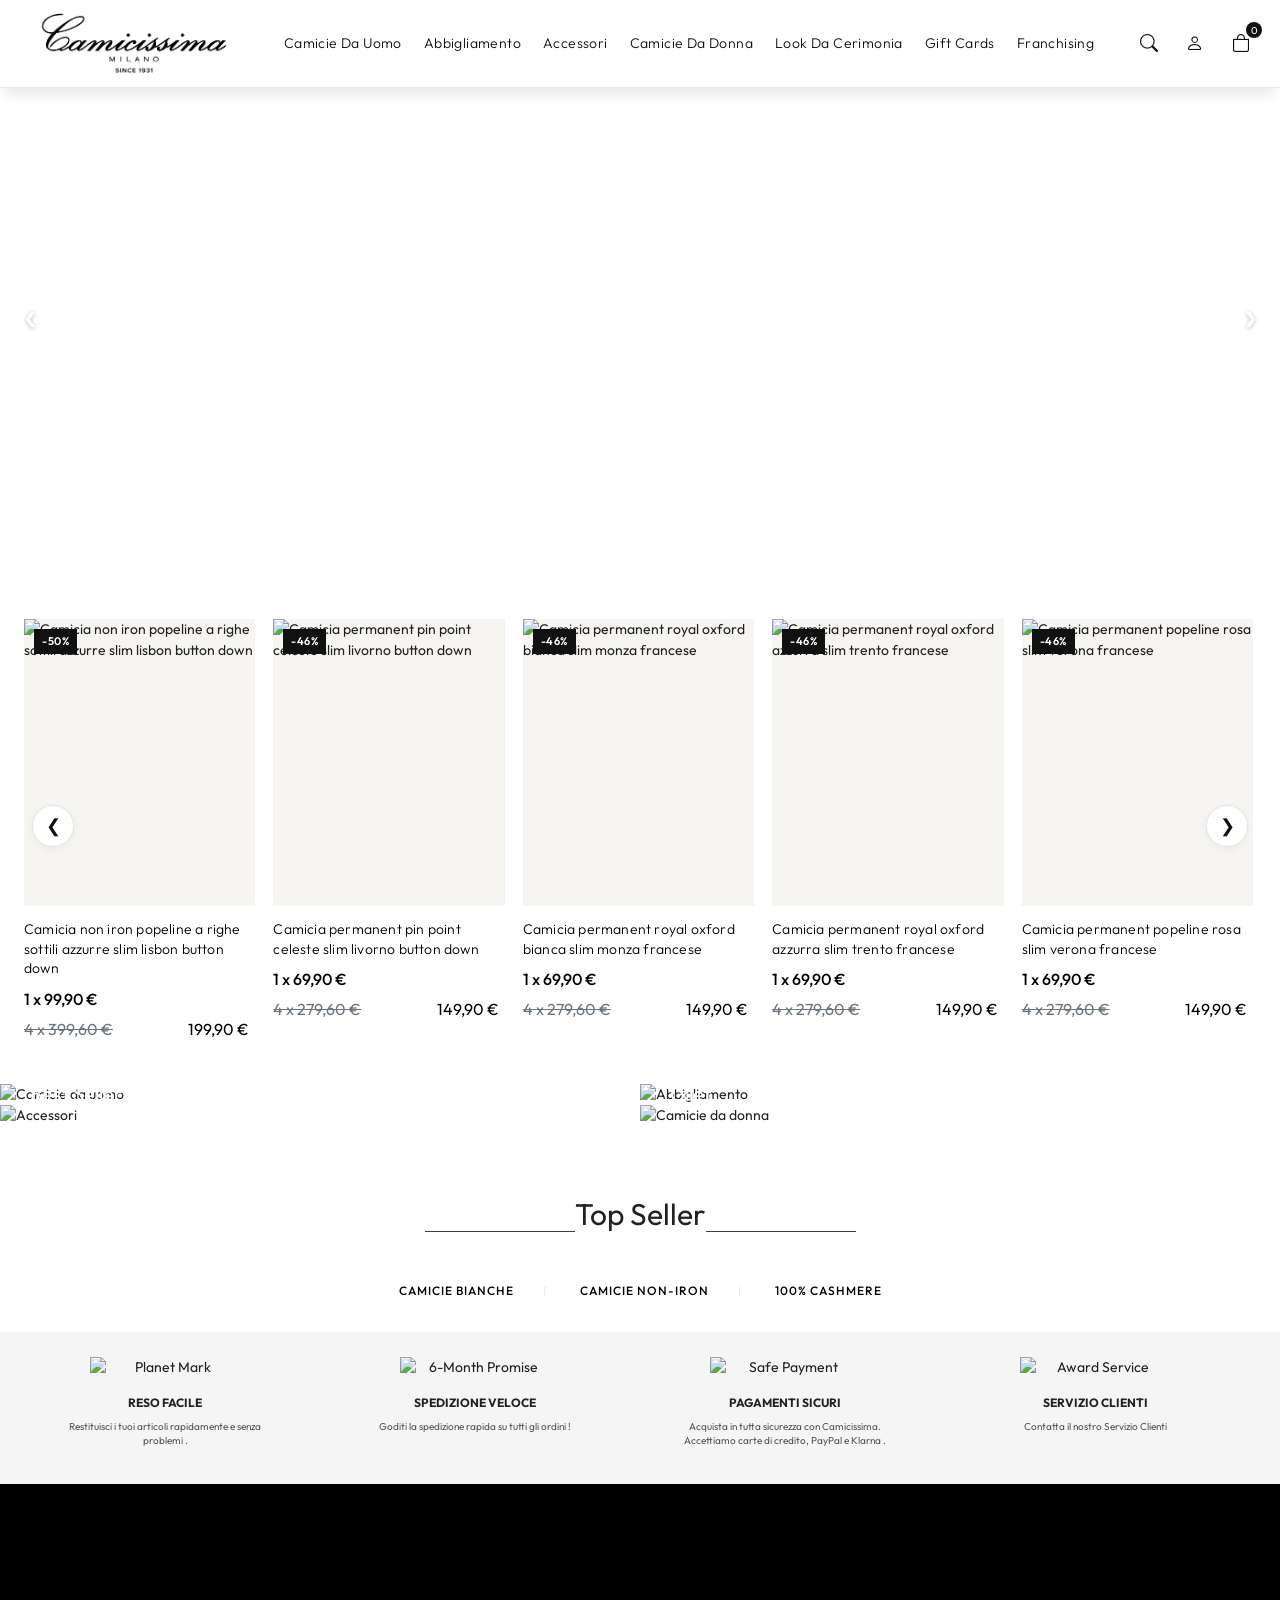
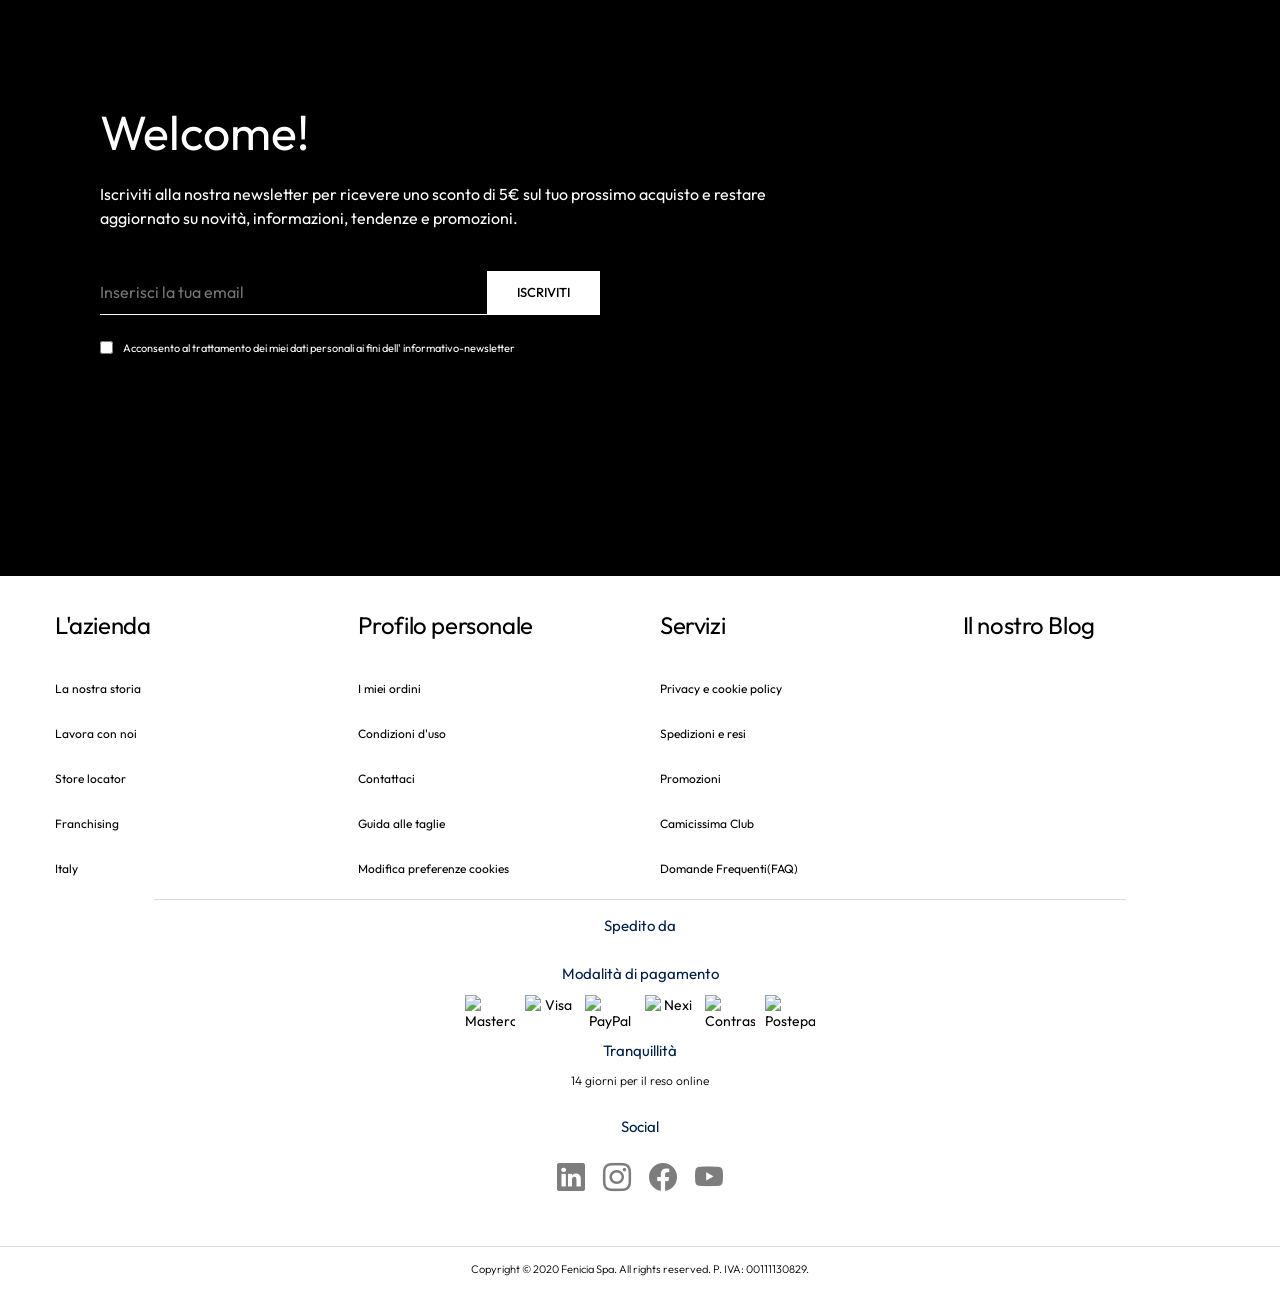
==== commit 159d162c: "Add favicon link to index.html" ====
--- a/index.html
+++ b/index.html
@@ -26,6 +26,7 @@
       href="https://fonts.googleapis.com/css2?family=Archivo:ital,wght@0,100..900;1,100..900&family=Outfit:wght@100..900&display=swap"
       rel="stylesheet"
     />
+    <link rel="icon" type="image/x-icon" href="https://www.camicissima.it/media/favicon/default/favicon100.png">
     <link rel="stylesheet" href="css/style.css" />
   </head>
   <body>
@@ -315,15 +316,6 @@
                       alt=""
                     />
                   </a>
-
-                  <a href="#" class="mega-promo">
-                    <img
-                      src="https://www.camicissima.it/media/wysiwyg/bennu/global/960x960_abbigliam_2_.jpg"
-                      alt=""
-                    />
-
-                    <span>Pantaloni</span>
-                  </a>
                 </div>
               </div>
 
--- a/css/style.css
+++ b/css/style.css
@@ -656,6 +656,7 @@
   background: url("https://www.camicissima.it/media/wysiwyg/banner/welcome_desk_SS26.jpg");
   background-position: bottom right;
   background-repeat: no-repeat;
+   background-color: #000;
 }
 
 /* Container for the newsletter content */
@@ -1096,10 +1097,11 @@
   justify-content: center;
 
   text-decoration: none;
+  text-transform: uppercase;
 
   color: #000;
 
-  font-size: 16px;
+  font-size: 12px;
   font-weight: 500;
 
   letter-spacing: 0;
@@ -1140,8 +1142,6 @@
 }
 
 /* ===== Mobile drawer ===== */
-
-/* ===== Mobile drawer ===== */
 .mobile-drawer {
   position: fixed;
   top: 0;
@@ -1396,6 +1396,10 @@
   .overlay-content li {
     font-size: 20px;
   }
+
+   .cat-card img{
+      width: stretch;
+   }
 }
 
 /* ---------- LAPTOP ---------- */
@@ -1655,8 +1659,6 @@
     height: 42px;
 
     padding: 0 20px;
-
-    font-size: 15px;
   }
 }
 
@@ -1827,8 +1829,9 @@
 
   .top-btn {
     display: block;
-    width: 100%;
+    width: 50%;
     padding: 12px;
+    margin: 0 auto;
   }
 
   .owl-stage .owl-item {
@@ -1985,8 +1988,6 @@
     height: 40px;
 
     padding: 0 18px;
-
-    font-size: 14px;
   }
 }
 
@@ -2078,6 +2079,6 @@
 
     padding: 0 16px;
 
-    font-size: 13px;
-  }
-}
+    font-size: 12px;
+  }
+}
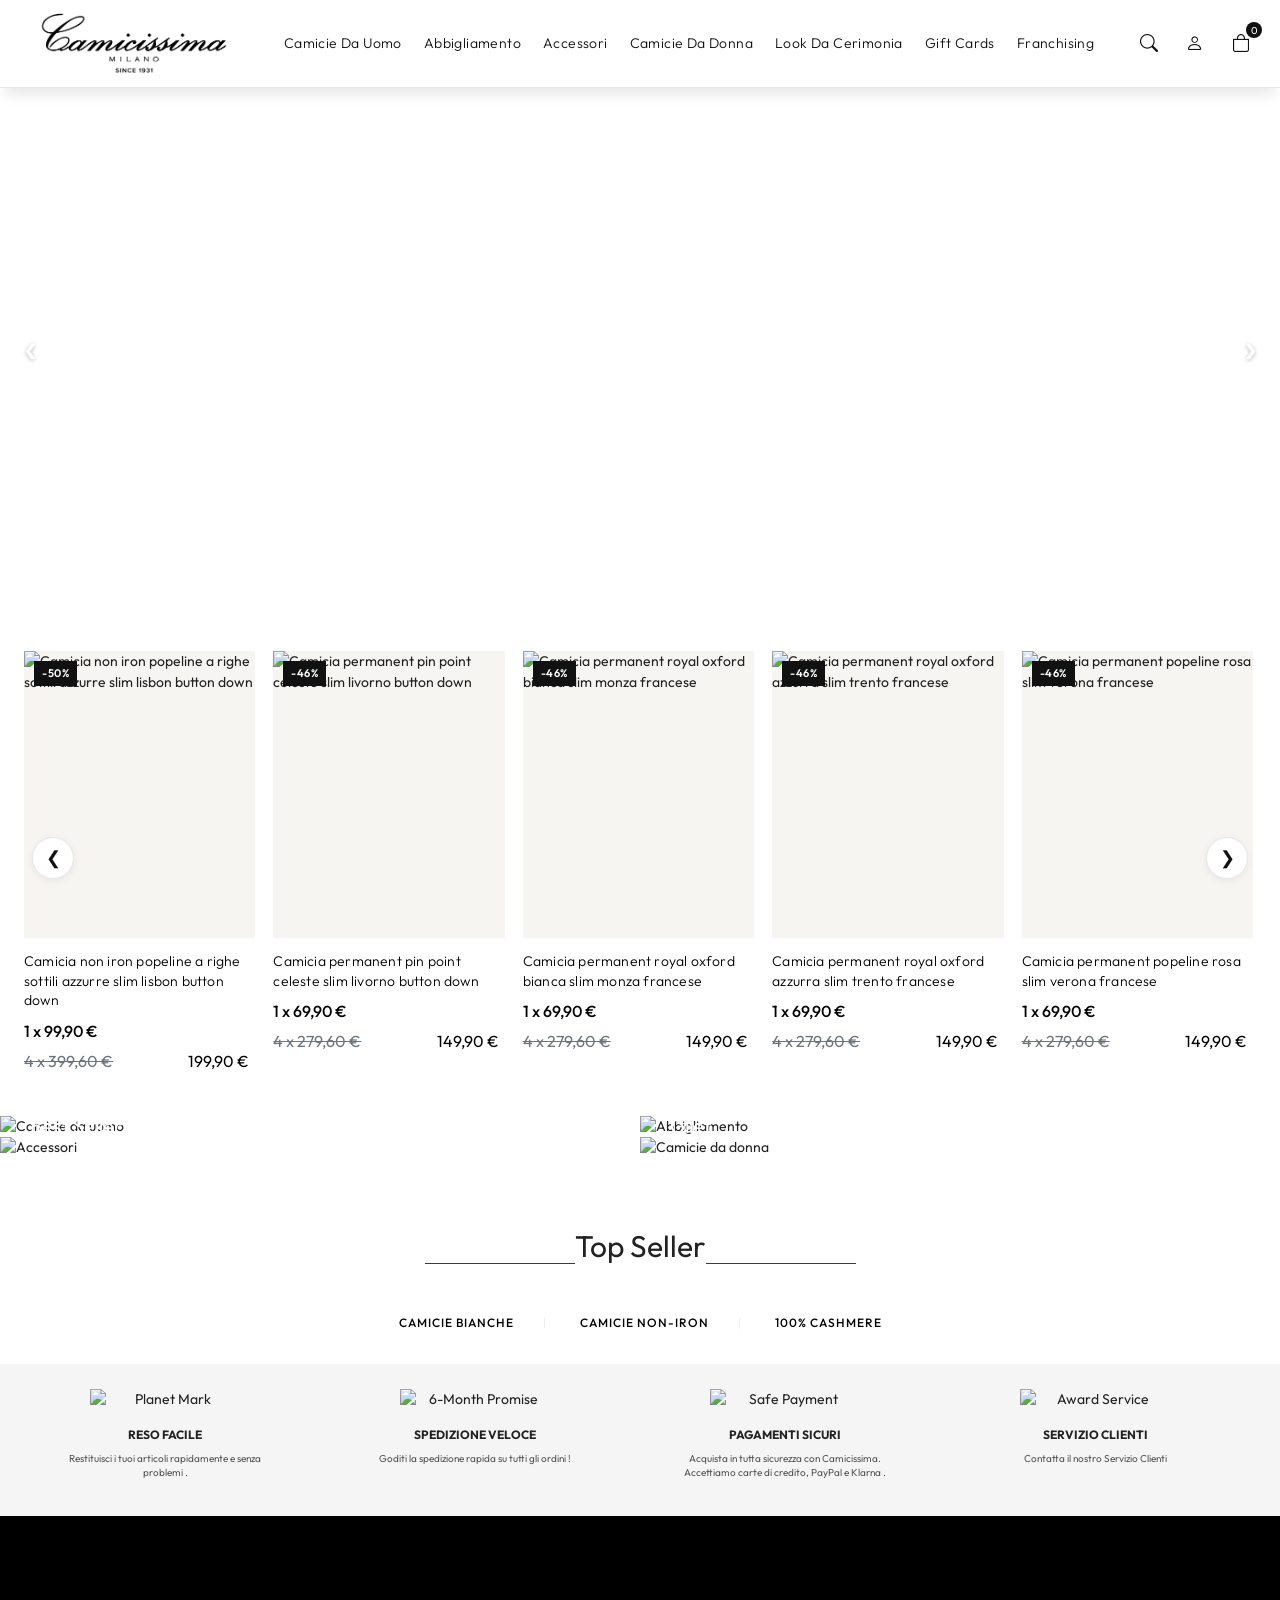
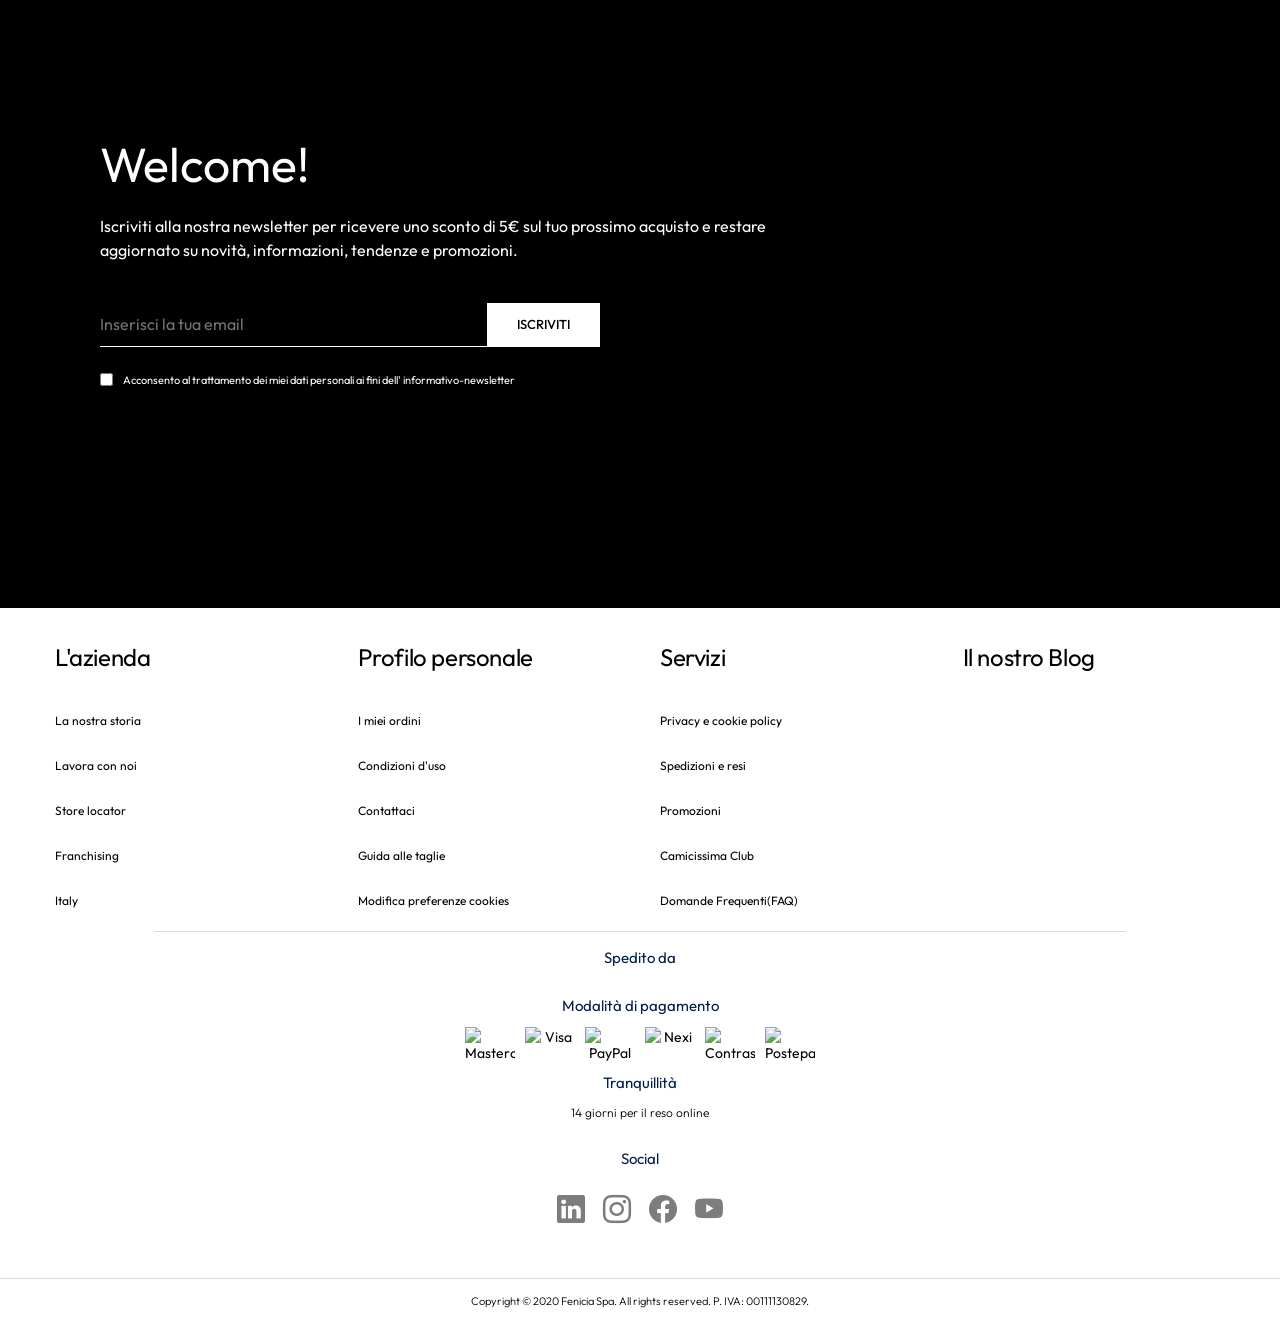
==== commit e3b6c766: "Update index.html" ====
--- a/index.html
+++ b/index.html
@@ -541,6 +541,35 @@
         </div>
       </div>
     </header>
+<!-- search bar -->
+    <div class="search-overlay">
+    <div class="search-wrapper">
+        
+        <!-- Search Icon -->
+        <button class="search-icon" type="button">
+            <svg xmlns="http://www.w3.org/2000/svg" width="22" height="22" viewBox="0 0 24 24"
+                fill="none" stroke="currentColor" stroke-width="1.8" stroke-linecap="round"
+                stroke-linejoin="round">
+                <circle cx="11" cy="11" r="7"></circle>
+                <line x1="21" y1="21" x2="16.65" y2="16.65"></line>
+            </svg>
+        </button>
+
+        <!-- Input -->
+        <input type="text" placeholder="Ricerca..." class="search-input">
+
+        <!-- Close Button -->
+        <button class="close-search" type="button">
+            <svg xmlns="http://www.w3.org/2000/svg" width="26" height="26" viewBox="0 0 24 24"
+                fill="none" stroke="currentColor" stroke-width="1.8" stroke-linecap="round"
+                stroke-linejoin="round">
+                <line x1="18" y1="6" x2="6" y2="18"></line>
+                <line x1="6" y1="6" x2="18" y2="18"></line>
+            </svg>
+        </button>
+
+    </div>
+</div>
 
     <!-- RESPONSIVE HEADER -->
     <header class="mobile-header d-lg-none">
@@ -1228,6 +1257,8 @@
     </div>
     <div class="drawer-backdrop" id="drawerBackdrop"></div>
 
+    
+
     <!-- Bootstrap JS bundle -->
     <script src="https://cdn.jsdelivr.net/npm/bootstrap@5.3.3/dist/js/bootstrap.bundle.min.js"></script>
     <script src="js/script.js"></script>
--- a/css/style.css
+++ b/css/style.css
@@ -1367,6 +1367,12 @@
    RESPONSIVE
    ========================================================= */
 
+@media(min-width: 1401px){
+   .section-categories a.cat-card img{
+      width: stretch;
+   }
+}
+
 /* ---------- LARGE DEVICES ---------- */
 @media (max-width: 1400px) {
   .footer-top {
@@ -1397,15 +1403,13 @@
     font-size: 20px;
   }
 
-   .cat-card img{
-      width: stretch;
-   }
+   
 }
 
 /* ---------- LAPTOP ---------- */
 @media (max-width: 1200px) {
   .primary-nav .nav {
-    gap: 8px;
+    gap: 3px;
   }
 
   .primary-nav .nav-link {
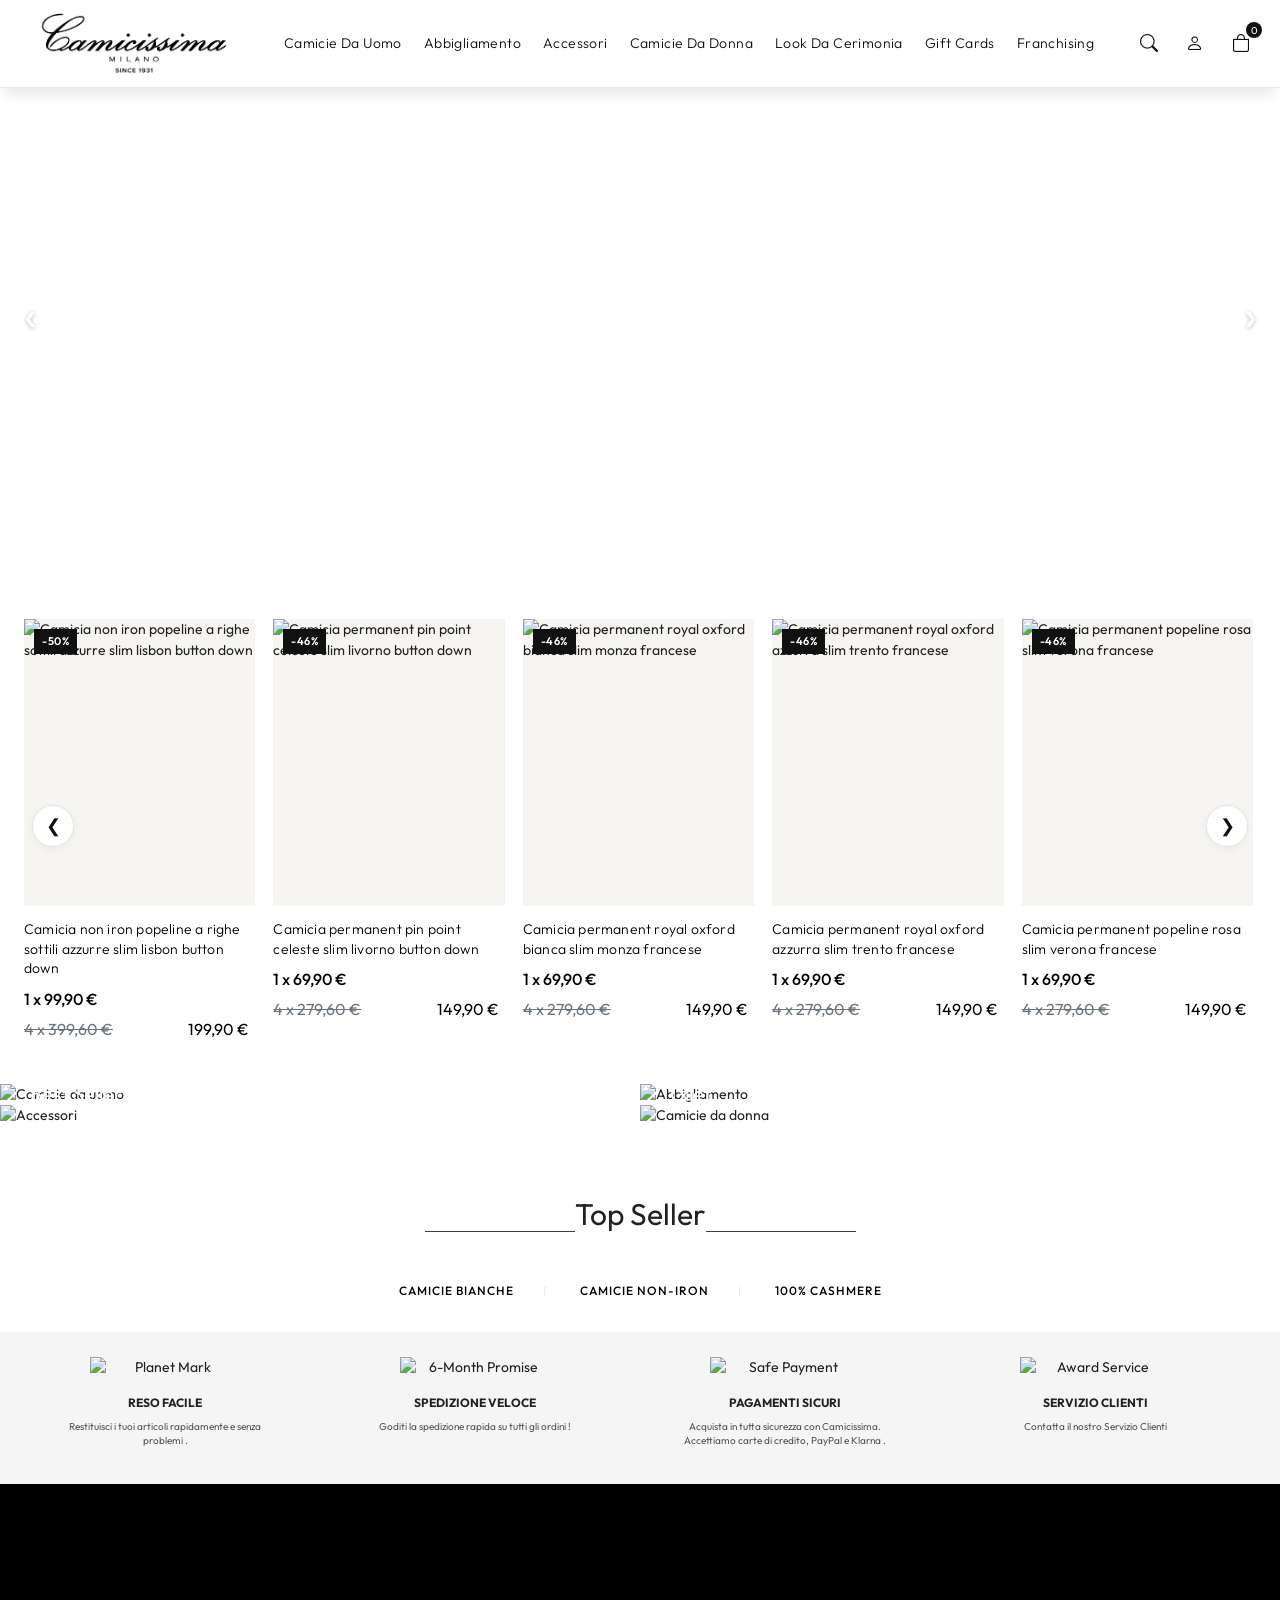
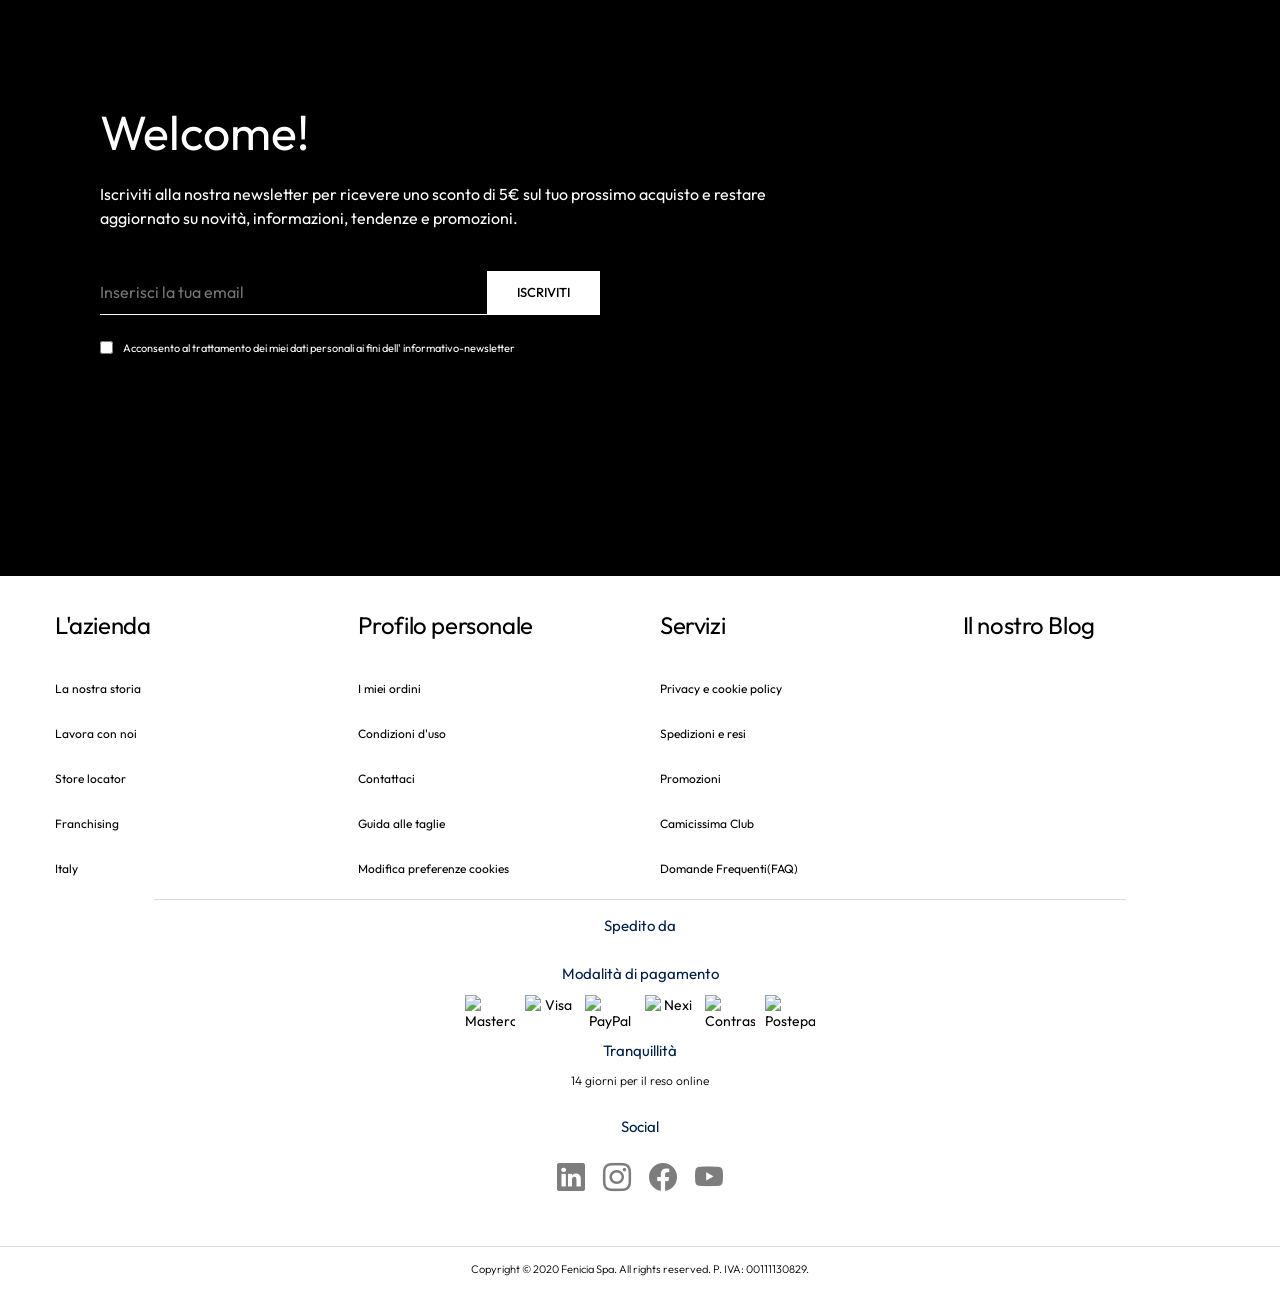
==== commit 72fdc9dc: "Update index.html" ====
--- a/index.html
+++ b/index.html
@@ -106,7 +106,7 @@
 
           <!-- Right icons -->
           <div class="header-icons d-flex align-items-center gap-3">
-            <button class="icon-btn" aria-label="search">
+            <button class="icon-btn search-toggle" aria-label="search">
               <i class="bi bi-search"></i>
             </button>
             <button
@@ -577,7 +577,7 @@
       <div class="mobile-header-top">
         <!-- LEFT -->
         <div class="mobile-left-icons">
-          <button class="mobile-icon-btn">
+          <button class="mobile-icon-btn search-toggle">
             <i class="bi bi-search"></i>
           </button>
 
--- a/css/style.css
+++ b/css/style.css
@@ -1141,6 +1141,70 @@
   padding: 10px;
 }
 
+/* Search bar */
+
+.search-overlay {
+    width: 100%;
+   position:fixed;
+   top:0;
+   display: none;
+   z-index:200;
+    background: #ffffff;
+    padding: 28px 48px 10px;
+    box-sizing: border-box;
+}
+
+.search-open{
+   display:block;
+}
+   
+
+.search-wrapper {
+    display: flex;
+    align-items: center;
+    border-bottom: 1px solid #3b82f6;
+    padding-bottom: 14px;
+    gap: 18px;
+}
+
+.search-icon,
+.close-search {
+    border: 0;
+    background: transparent;
+    padding: 0;
+    display: flex;
+    align-items: center;
+    justify-content: center;
+    cursor: pointer;
+    color: #111;
+    flex-shrink: 0;
+}
+
+.search-input {
+    flex: 1;
+    border: 0;
+    outline: none;
+    background: transparent;
+    font-size: 24px;
+    font-weight: 400;
+    color: #111;
+    font-family: Arial, sans-serif;
+    padding: 0;
+}
+
+.search-input::placeholder {
+    color: #666;
+    opacity: 1;
+}
+
+/* Optional Smooth Animation */
+.search-wrapper,
+.search-input,
+.search-icon,
+.close-search {
+    transition: all 0.3s ease;
+}
+
 /* ===== Mobile drawer ===== */
 .mobile-drawer {
   position: fixed;
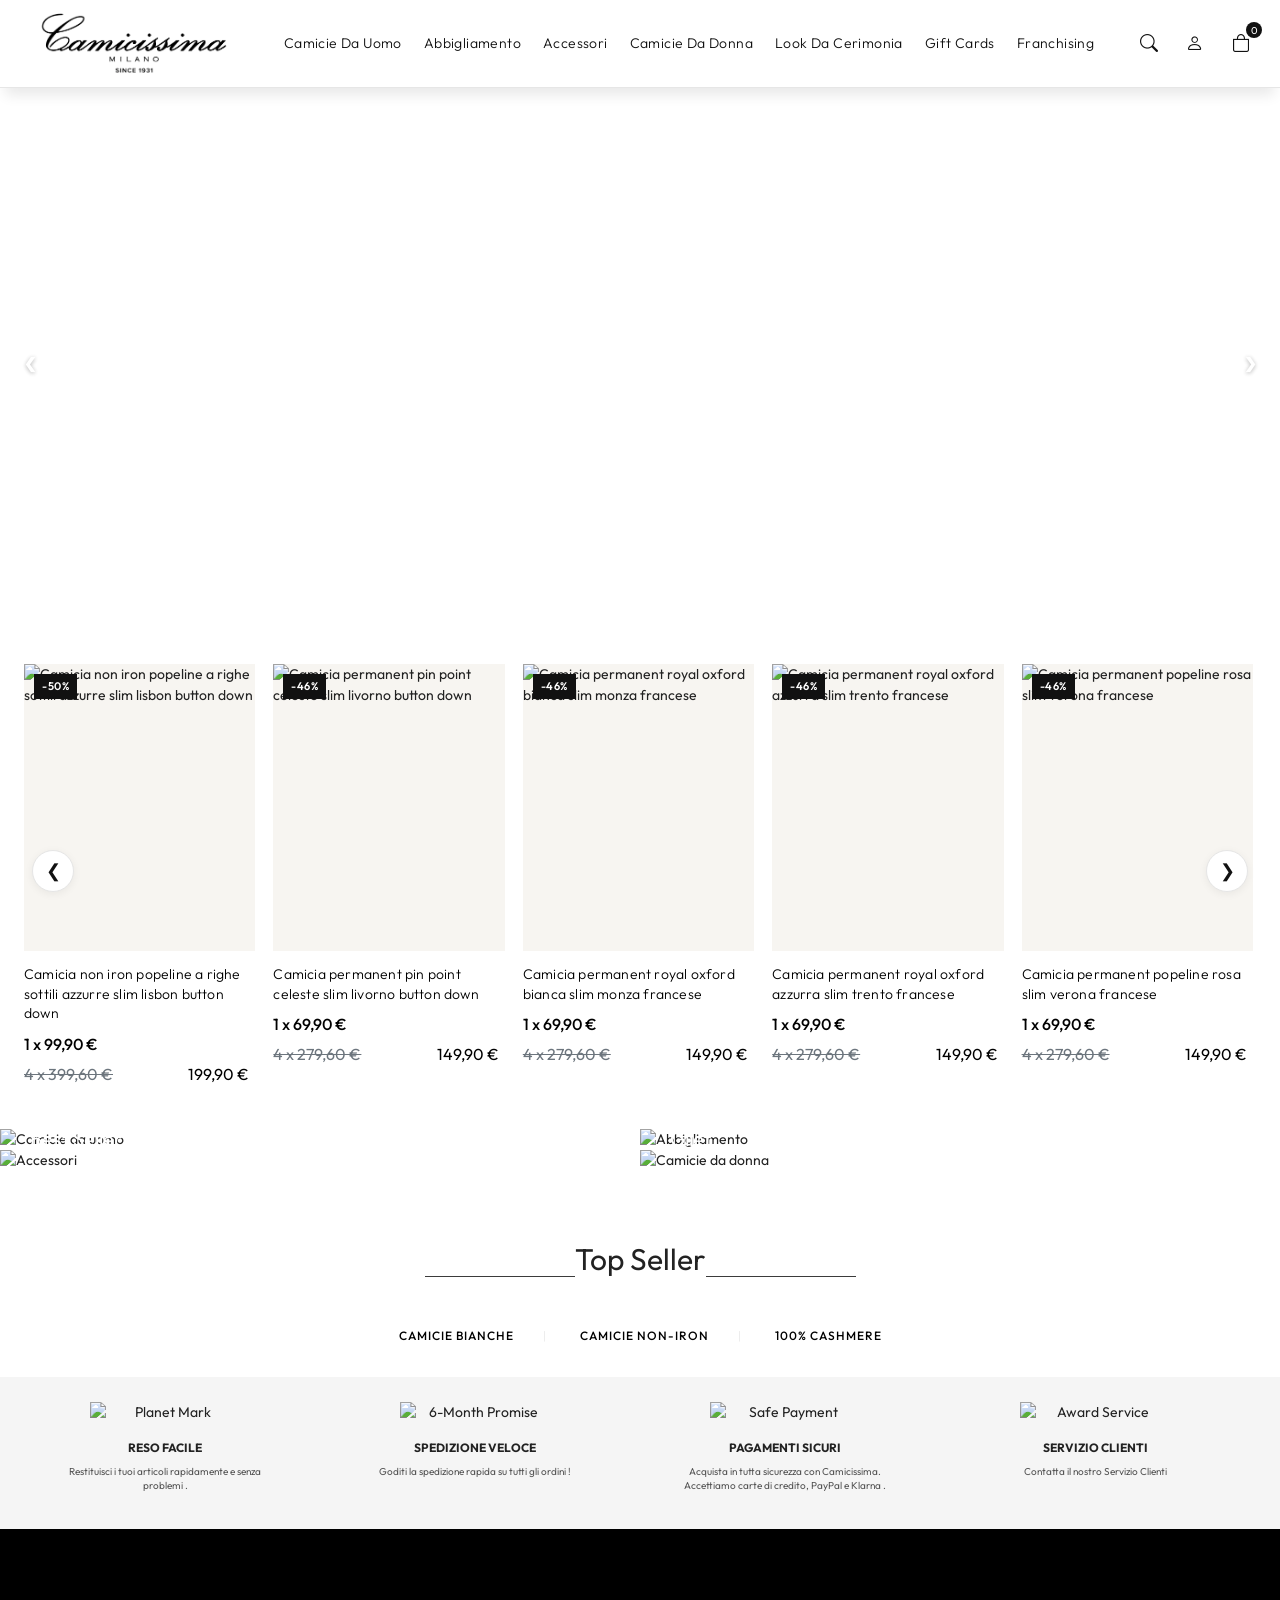
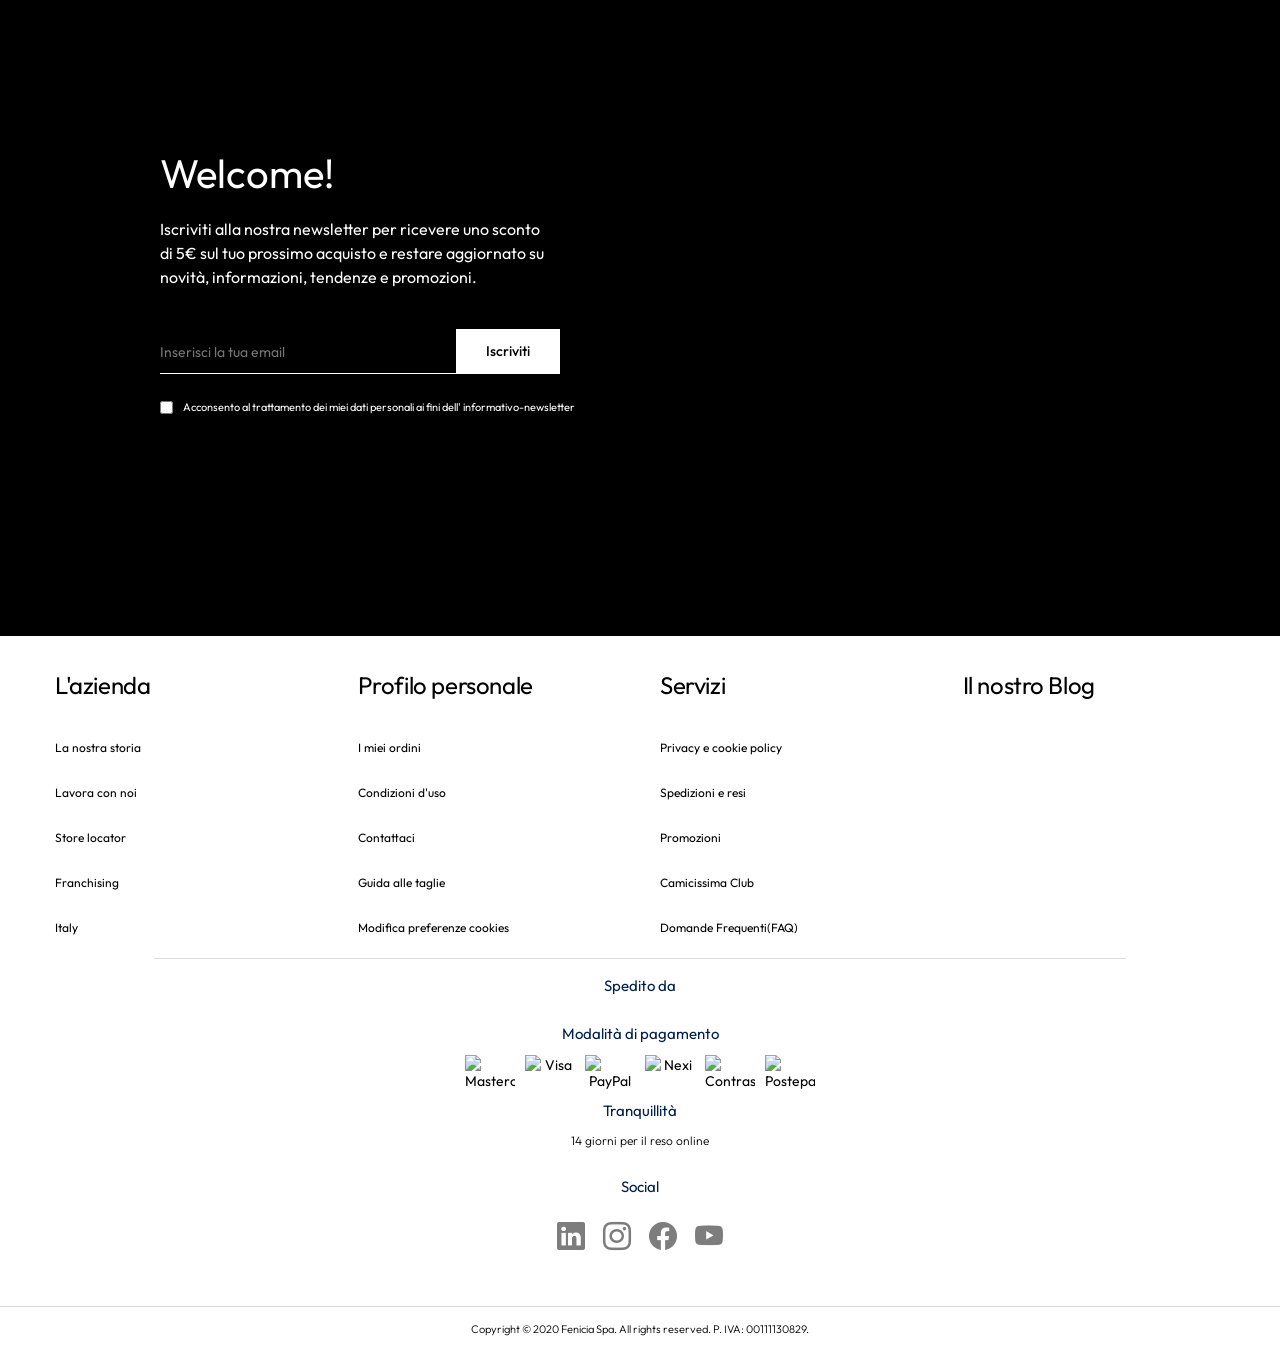
==== commit 098b43d0: "new changes" ====
--- a/index.html
+++ b/index.html
@@ -19,7 +19,6 @@
       rel="stylesheet"
       href="https://cdn.jsdelivr.net/npm/bootstrap-icons@1.11.3/font/bootstrap-icons.css"
     />
-    <!-- Google Fonts: Pinyon Script (logo) + Inter (body) + Cormorant Garamond (headings) -->
     <link rel="preconnect" href="https://fonts.googleapis.com" />
     <link rel="preconnect" href="https://fonts.gstatic.com" crossorigin />
     <link
@@ -53,7 +52,7 @@
               <li class="nav-item has-mega">
                 <a
                   class="nav-link"
-                  href="https://www.camicissima.it/camicieuomo"
+                  href="./camicie.html"
                   data-mega="camicie-uomo"
                   >Camicie Da Uomo</a
                 >
@@ -611,10 +610,7 @@
 
       <!-- SCROLLABLE CATEGORY BUTTONS -->
       <div class="mobile-category-scroll">
-        <a
-          href="https://www.camicissima.it/camicieuomo"
-          class="mobile-cat-btn active"
-        >
+        <a href="./camicie.html" class="mobile-cat-btn active">
           Camicie Da Uomo
         </a>
 
--- a/css/style.css
+++ b/css/style.css
@@ -184,11 +184,9 @@
   display: block;
 }
 .mega-panel h6 {
-  font-size: 15px;
-  letter-spacing: 1.5px;
-  text-transform: uppercase;
+  font-size: 16px;
   font-weight: 600;
-  margin-bottom: 14px;
+  margin-bottom: 10px;
   color: #111;
 }
 .mega-panel ul li:last-child {
@@ -656,6 +654,7 @@
   background: url("https://www.camicissima.it/media/wysiwyg/banner/welcome_desk_SS26.jpg");
   background-position: bottom right;
   background-repeat: no-repeat;
+   background-size: cover;
    background-color: #000;
 }
 
@@ -673,7 +672,7 @@
 /* Main title "Welcome!" */
 .newsletter-title {
   color: white;
-  font-size: 48px;
+  font-size: 40px;
   margin-bottom: 20px;
   font-weight: 400;
 }
@@ -699,7 +698,7 @@
   align-items: flex-end;
   gap: 0;
   margin-bottom: 20px;
-  width: 100%;
+  width: 80%;
   padding-bottom: 5px;
 }
 
@@ -712,7 +711,7 @@
   padding: 10px 0;
   flex-grow: 1;
   outline: none;
-  font-size: 16px;
+  font-size: 14px;
 }
 
 /* "Iscriviti" button */
@@ -723,8 +722,7 @@
   padding: 12px 30px;
   font-weight: 500;
   cursor: pointer;
-  text-transform: uppercase;
-  font-size: 13px;
+  font-size: 14px;
   min-width: 100px;
 }
 
@@ -1148,7 +1146,7 @@
    position:fixed;
    top:0;
    display: none;
-   z-index:200;
+   z-index:9999;
     background: #ffffff;
     padding: 28px 48px 10px;
     box-sizing: border-box;
@@ -1185,10 +1183,9 @@
     border: 0;
     outline: none;
     background: transparent;
-    font-size: 24px;
+    font-size: 16px;
     font-weight: 400;
     color: #111;
-    font-family: Arial, sans-serif;
     padding: 0;
 }
 
@@ -1435,6 +1432,10 @@
    .section-categories a.cat-card img{
       width: stretch;
    }
+
+   .hero-section{
+      padding-top: 45px;
+   }
 }
 
 /* ---------- LARGE DEVICES ---------- */
@@ -1452,11 +1453,11 @@
   }
 
   .newsletter-content {
-    padding: 220px 100px;
+    padding: 220px 160px;
   }
 
   .newsletter-text {
-    max-width: 62%;
+    max-width: 41%;
   }
 
   .overlay-content h2 {
@@ -1467,6 +1468,9 @@
     font-size: 20px;
   }
 
+   .hero-section{
+      padding-top: 45px;
+   }
    
 }
 
@@ -1531,6 +1535,10 @@
   .top-seller-sec .top-title {
     font-size: 28px;
   }
+
+   .hero-section{
+      padding-top: 45px;
+   }
 }
 
 /* ---------- TABLET ---------- */
@@ -1728,6 +1736,10 @@
 
     padding: 0 20px;
   }
+
+   .hero-section{
+      padding-top: 0;
+   }
 }
 
 /* ---------- MOBILE ---------- */
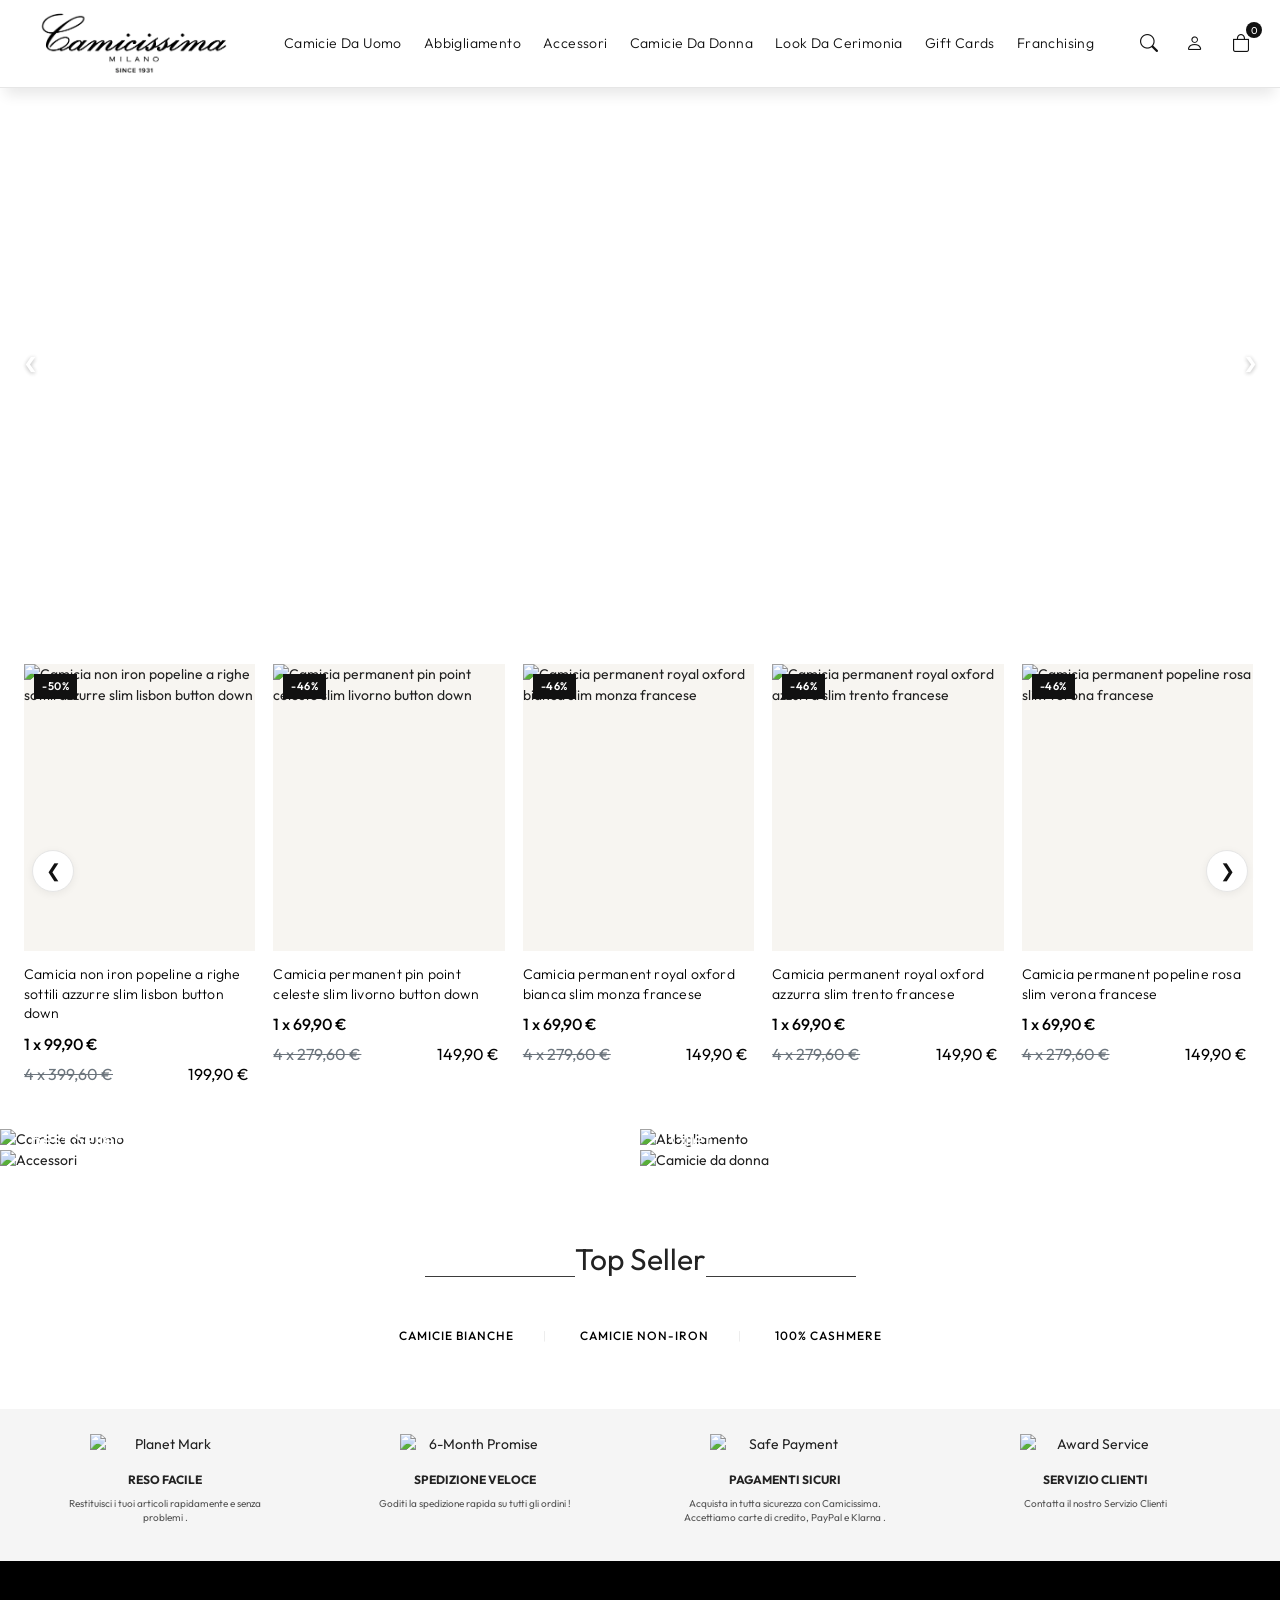
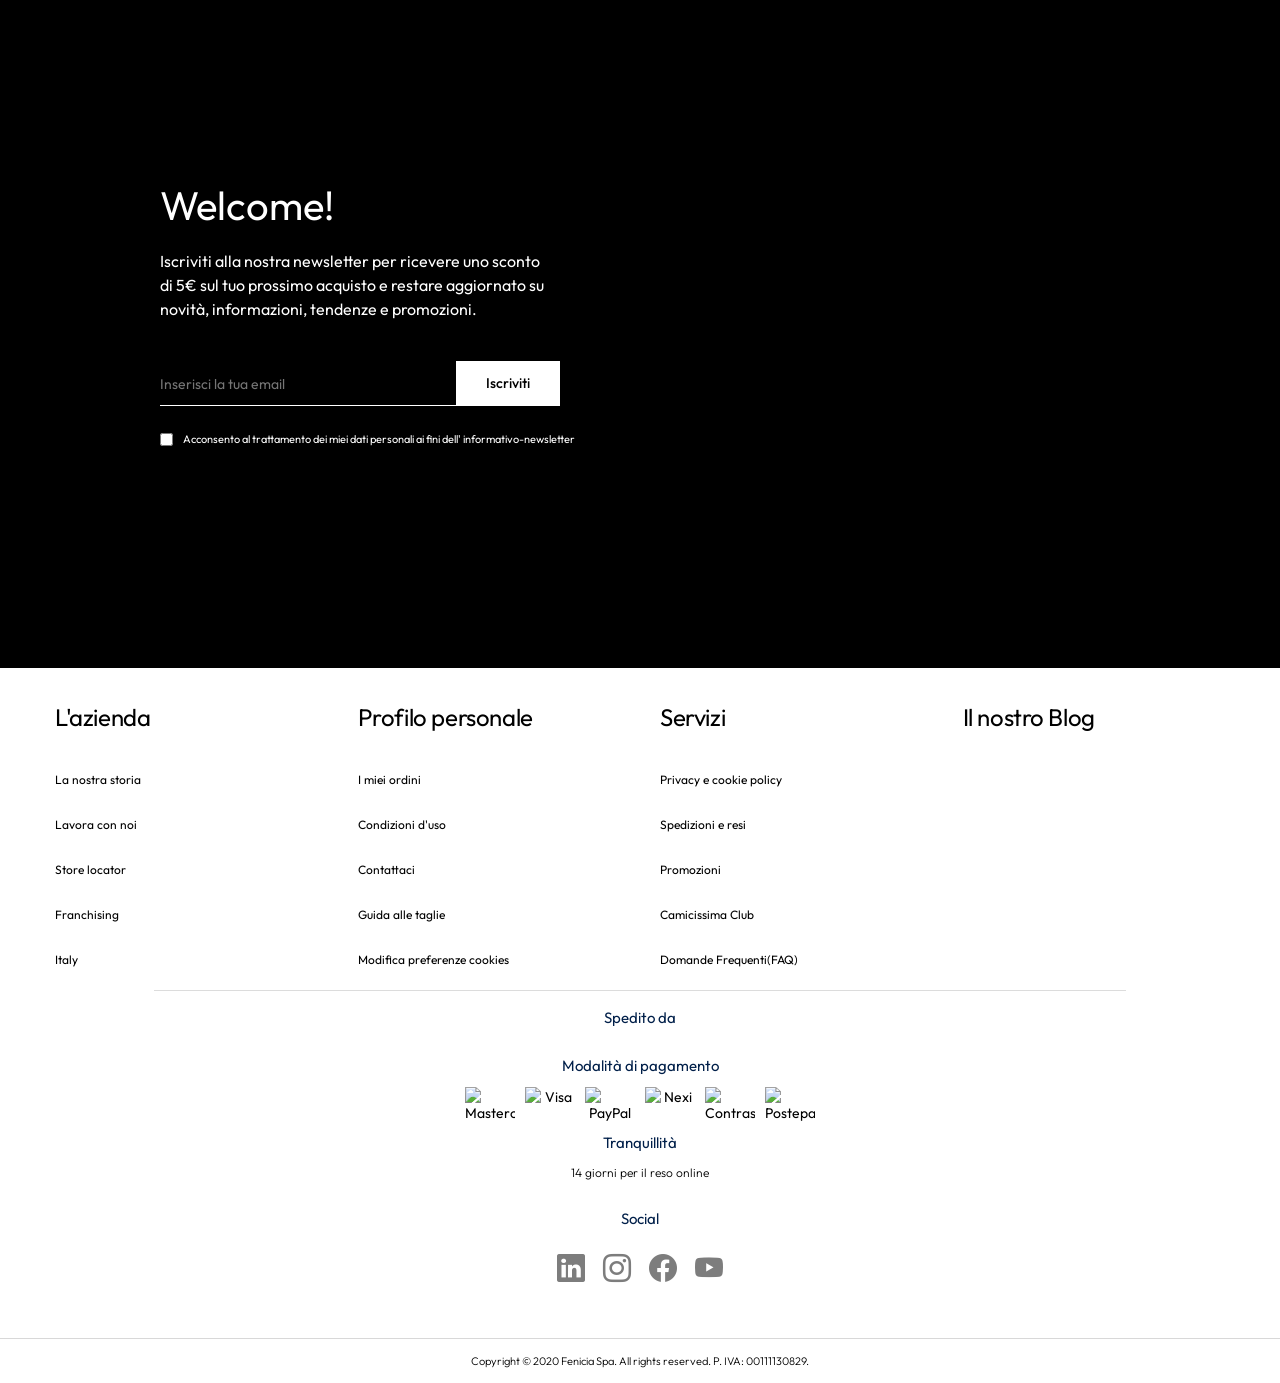
==== commit 75e98574: "camicie page add" ====
--- a/index.html
+++ b/index.html
@@ -25,7 +25,11 @@
       href="https://fonts.googleapis.com/css2?family=Archivo:ital,wght@0,100..900;1,100..900&family=Outfit:wght@100..900&display=swap"
       rel="stylesheet"
     />
-    <link rel="icon" type="image/x-icon" href="https://www.camicissima.it/media/favicon/default/favicon100.png">
+    <link
+      rel="icon"
+      type="image/x-icon"
+      href="https://www.camicissima.it/media/favicon/default/favicon100.png"
+    />
     <link rel="stylesheet" href="css/style.css" />
   </head>
   <body>
@@ -540,35 +544,49 @@
         </div>
       </div>
     </header>
-<!-- search bar -->
+    <!-- search bar -->
     <div class="search-overlay">
-    <div class="search-wrapper">
-        
+      <div class="search-wrapper">
         <!-- Search Icon -->
         <button class="search-icon" type="button">
-            <svg xmlns="http://www.w3.org/2000/svg" width="22" height="22" viewBox="0 0 24 24"
-                fill="none" stroke="currentColor" stroke-width="1.8" stroke-linecap="round"
-                stroke-linejoin="round">
-                <circle cx="11" cy="11" r="7"></circle>
-                <line x1="21" y1="21" x2="16.65" y2="16.65"></line>
-            </svg>
+          <svg
+            xmlns="http://www.w3.org/2000/svg"
+            width="22"
+            height="22"
+            viewBox="0 0 24 24"
+            fill="none"
+            stroke="currentColor"
+            stroke-width="1.8"
+            stroke-linecap="round"
+            stroke-linejoin="round"
+          >
+            <circle cx="11" cy="11" r="7"></circle>
+            <line x1="21" y1="21" x2="16.65" y2="16.65"></line>
+          </svg>
         </button>
 
         <!-- Input -->
-        <input type="text" placeholder="Ricerca..." class="search-input">
+        <input type="text" placeholder="Ricerca..." class="search-input" />
 
         <!-- Close Button -->
         <button class="close-search" type="button">
-            <svg xmlns="http://www.w3.org/2000/svg" width="26" height="26" viewBox="0 0 24 24"
-                fill="none" stroke="currentColor" stroke-width="1.8" stroke-linecap="round"
-                stroke-linejoin="round">
-                <line x1="18" y1="6" x2="6" y2="18"></line>
-                <line x1="6" y1="6" x2="18" y2="18"></line>
-            </svg>
+          <svg
+            xmlns="http://www.w3.org/2000/svg"
+            width="26"
+            height="26"
+            viewBox="0 0 24 24"
+            fill="none"
+            stroke="currentColor"
+            stroke-width="1.8"
+            stroke-linecap="round"
+            stroke-linejoin="round"
+          >
+            <line x1="18" y1="6" x2="6" y2="18"></line>
+            <line x1="6" y1="6" x2="18" y2="18"></line>
+          </svg>
         </button>
-
+      </div>
     </div>
-</div>
 
     <!-- RESPONSIVE HEADER -->
     <header class="mobile-header d-lg-none">
@@ -1253,8 +1271,6 @@
     </div>
     <div class="drawer-backdrop" id="drawerBackdrop"></div>
 
-    
-
     <!-- Bootstrap JS bundle -->
     <script src="https://cdn.jsdelivr.net/npm/bootstrap@5.3.3/dist/js/bootstrap.bundle.min.js"></script>
     <script src="js/script.js"></script>
--- a/css/style.css
+++ b/css/style.css
@@ -597,7 +597,7 @@
 }
 
 .top-seller-sec {
-  padding: 0rem 0rem 2rem;
+  padding: 0rem 0rem 4rem;
 }
 
 /* ===== Highlights Section ===== */
@@ -654,8 +654,8 @@
   background: url("https://www.camicissima.it/media/wysiwyg/banner/welcome_desk_SS26.jpg");
   background-position: bottom right;
   background-repeat: no-repeat;
-   background-size: cover;
-   background-color: #000;
+  background-size: cover;
+  background-color: #000;
 }
 
 /* Container for the newsletter content */
@@ -1142,56 +1142,55 @@
 /* Search bar */
 
 .search-overlay {
-    width: 100%;
-   position:fixed;
-   top:0;
-   display: none;
-   z-index:9999;
-    background: #ffffff;
-    padding: 28px 48px 10px;
-    box-sizing: border-box;
-}
-
-.search-open{
-   display:block;
-}
-   
+  width: 100%;
+  position: fixed;
+  top: 0;
+  display: none;
+  z-index: 9999;
+  background: #ffffff;
+  padding: 28px 48px 10px;
+  box-sizing: border-box;
+}
+
+.search-open {
+  display: block;
+}
 
 .search-wrapper {
-    display: flex;
-    align-items: center;
-    border-bottom: 1px solid #3b82f6;
-    padding-bottom: 14px;
-    gap: 18px;
+  display: flex;
+  align-items: center;
+  border-bottom: 1px solid #3b82f6;
+  padding-bottom: 14px;
+  gap: 18px;
 }
 
 .search-icon,
 .close-search {
-    border: 0;
-    background: transparent;
-    padding: 0;
-    display: flex;
-    align-items: center;
-    justify-content: center;
-    cursor: pointer;
-    color: #111;
-    flex-shrink: 0;
+  border: 0;
+  background: transparent;
+  padding: 0;
+  display: flex;
+  align-items: center;
+  justify-content: center;
+  cursor: pointer;
+  color: #111;
+  flex-shrink: 0;
 }
 
 .search-input {
-    flex: 1;
-    border: 0;
-    outline: none;
-    background: transparent;
-    font-size: 16px;
-    font-weight: 400;
-    color: #111;
-    padding: 0;
+  flex: 1;
+  border: 0;
+  outline: none;
+  background: transparent;
+  font-size: 16px;
+  font-weight: 400;
+  color: #111;
+  padding: 0;
 }
 
 .search-input::placeholder {
-    color: #666;
-    opacity: 1;
+  color: #666;
+  opacity: 1;
 }
 
 /* Optional Smooth Animation */
@@ -1199,7 +1198,7 @@
 .search-input,
 .search-icon,
 .close-search {
-    transition: all 0.3s ease;
+  transition: all 0.3s ease;
 }
 
 /* ===== Mobile drawer ===== */
@@ -1428,14 +1427,14 @@
    RESPONSIVE
    ========================================================= */
 
-@media(min-width: 1401px){
-   .section-categories a.cat-card img{
-      width: stretch;
-   }
-
-   .hero-section{
-      padding-top: 45px;
-   }
+@media (min-width: 1401px) {
+  .section-categories a.cat-card img {
+    width: stretch;
+  }
+
+  .hero-section {
+    padding-top: 45px;
+  }
 }
 
 /* ---------- LARGE DEVICES ---------- */
@@ -1468,10 +1467,9 @@
     font-size: 20px;
   }
 
-   .hero-section{
-      padding-top: 45px;
-   }
-   
+  .hero-section {
+    padding-top: 45px;
+  }
 }
 
 /* ---------- LAPTOP ---------- */
@@ -1536,9 +1534,9 @@
     font-size: 28px;
   }
 
-   .hero-section{
-      padding-top: 45px;
-   }
+  .hero-section {
+    padding-top: 45px;
+  }
 }
 
 /* ---------- TABLET ---------- */
@@ -1737,9 +1735,9 @@
     padding: 0 20px;
   }
 
-   .hero-section{
-      padding-top: 0;
-   }
+  .hero-section {
+    padding-top: 0;
+  }
 }
 
 /* ---------- MOBILE ---------- */
